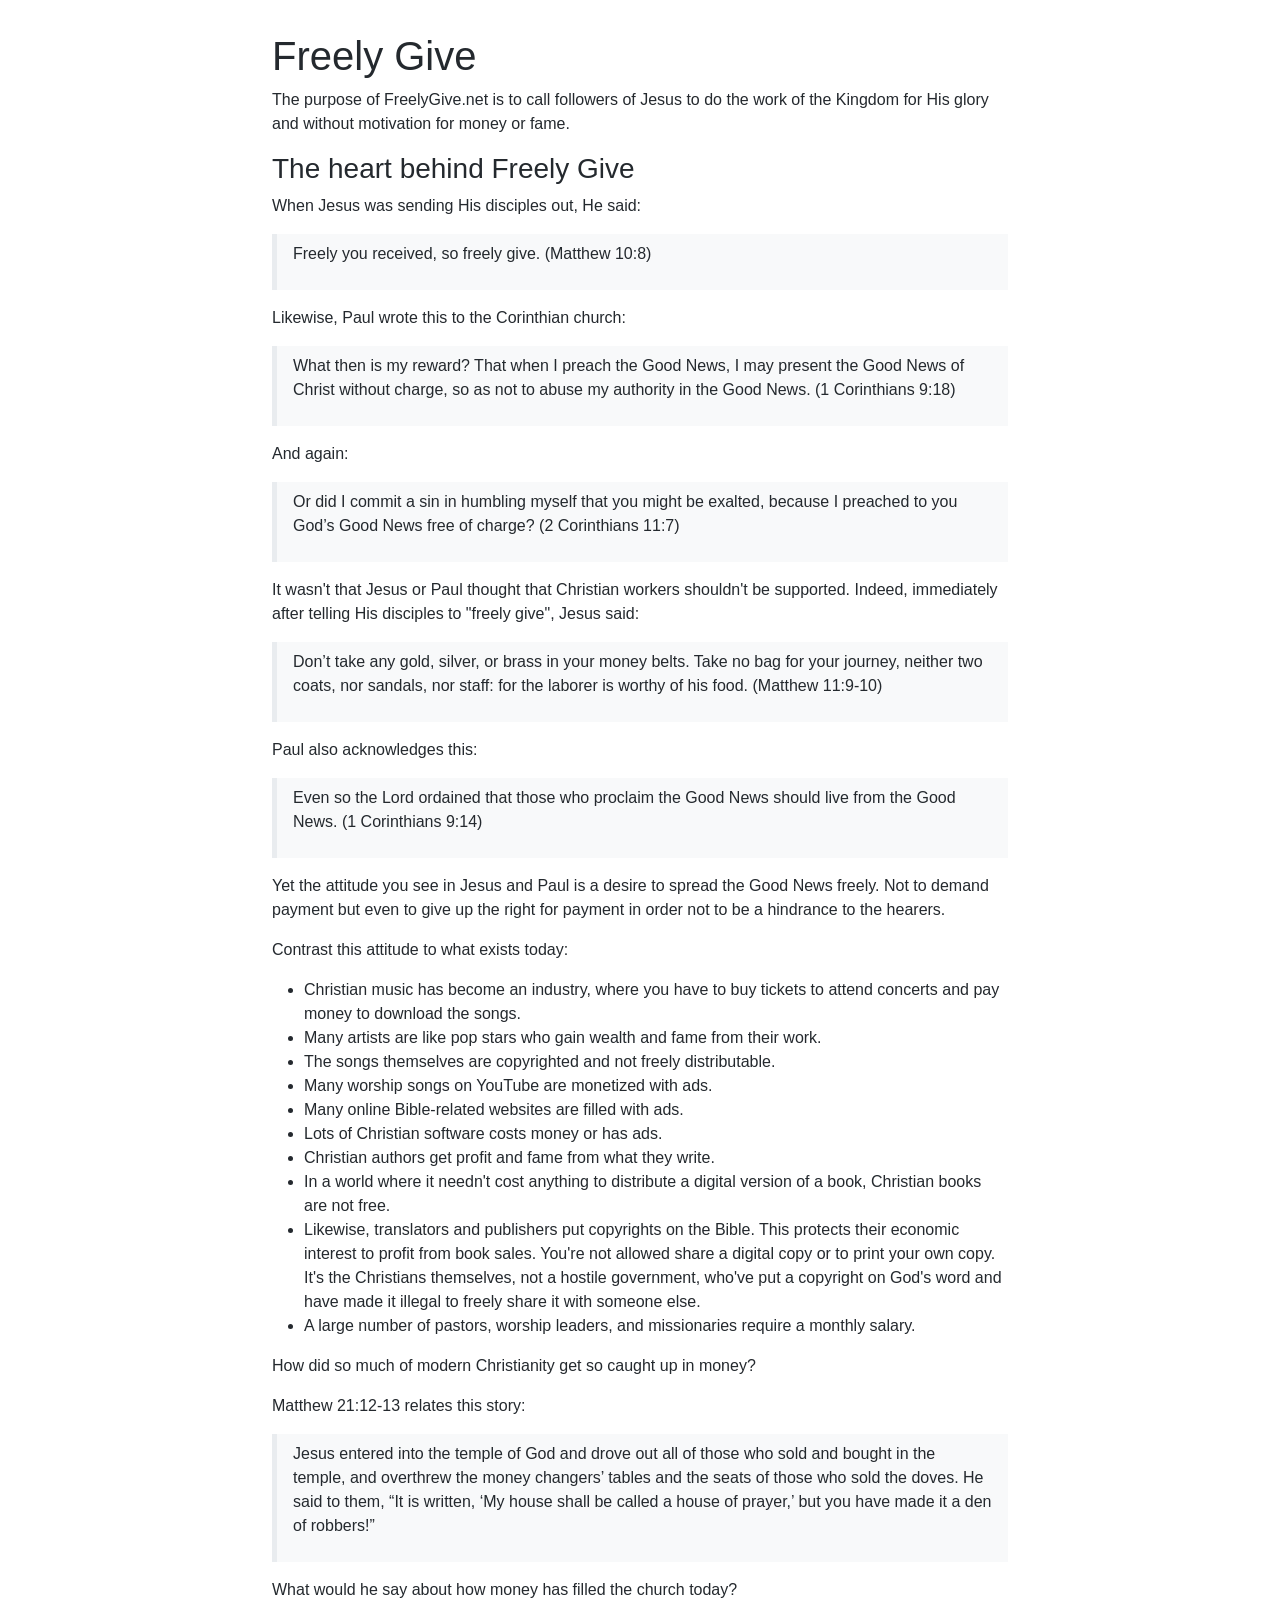
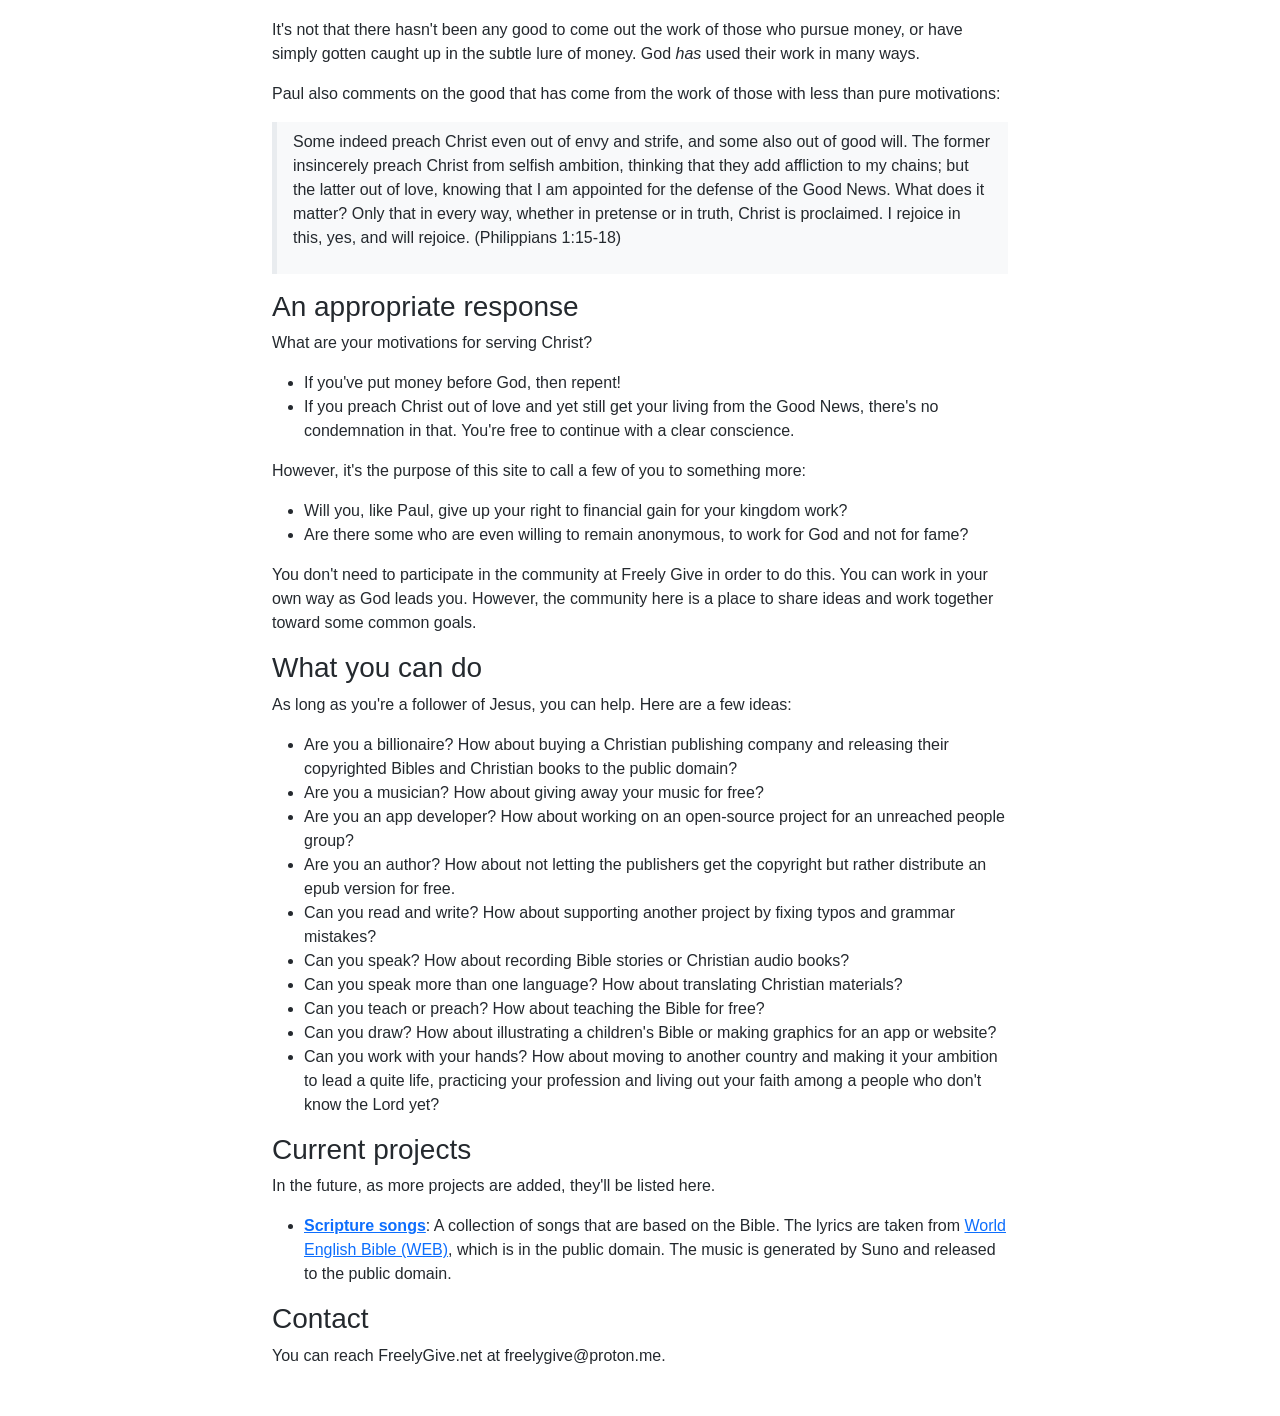
==== index.html @ 1a02f657 "Create index.html" ====
<!doctype html>

<html lang="en">
  <head>
    <meta charset="utf-8">
    <title>Freely Give</title>
    <meta name="viewport" content="width=device-width, initial-scale=1.0">

    <link href="https://cdn.jsdelivr.net/npm/bootstrap@5.3.0-alpha3/dist/css/bootstrap.min.css" rel="stylesheet" integrity="sha384-KK94CHFLLe+nY2dmCWGMq91rCGa5gtU4mk92HdvYe+M/SXH301p5ILy+dN9+nJOZ" crossorigin="anonymous">
    <script src="https://cdn.jsdelivr.net/npm/bootstrap@5.3.0-alpha3/dist/js/bootstrap.bundle.min.js" integrity="sha384-ENjdO4Dr2bkBIFxQpeoTz1HIcje39Wm4jDKdf19U8gI4ddQ3GYNS7NTKfAdVQSZe" crossorigin="anonymous"></script>
    <style>
      body {
        font-family: -apple-system, BlinkMacSystemFont, "Segoe UI", Roboto, Helvetica, Arial, sans-serif, "Apple Color Emoji", "Segoe UI Emoji", "Segoe UI Symbol";
        font-size: 16px;
        line-height: 1.5;
        color: #24292e;
        background-color: #fff;
      }
      main {
        max-width: 800px;
        margin: 0 auto;
        padding: 2rem;
      }
      blockquote {
        padding: 0.5rem 1rem;
        margin: 1rem 0;
        border-left: 5px solid #e9ecef;
        background-color: #f8f9fa;
      }
      @media (max-width: 767px) {
        main {
          padding: 1rem;
        }
      }
    </style>
  </head>

  <body>
    <main>
      <h1 id="freely-give">Freely Give</h1>
<p>The purpose of FreelyGive.net is to call followers of Jesus to do the work of the Kingdom for His glory and without motivation for money or fame.</p>
<h3 id="the-heart-behind-freely-give">The heart behind Freely Give</h3>
<p>When Jesus was sending His disciples out, He said:</p>
<blockquote>
<p>Freely you received, so freely give. (Matthew 10:8)</p>
</blockquote>
<p>Likewise, Paul wrote this to the Corinthian church:</p>
<blockquote>
<p>What then is my reward? That when I preach the Good News, I may present the Good News of Christ without charge, so as not to abuse my authority in the Good News. (1 Corinthians 9:18)</p>
</blockquote>
<p>And again:</p>
<blockquote>
<p>Or did I commit a sin in humbling myself that you might be exalted, because I preached to you God’s Good News free of charge? (2 Corinthians 11:7)</p>
</blockquote>
<p>It wasn't that Jesus or Paul thought that Christian workers shouldn't be supported. Indeed, immediately after telling His disciples to &quot;freely give&quot;, Jesus said:</p>
<blockquote>
<p>Don’t take any gold, silver, or brass in your money belts. Take no bag for your journey, neither two coats, nor sandals, nor staff: for the laborer is worthy of his food. (Matthew 11:9-10)</p>
</blockquote>
<p>Paul also acknowledges this:</p>
<blockquote>
<p>Even so the Lord ordained that those who proclaim the Good News should live from the Good News. (1 Corinthians 9:14)</p>
</blockquote>
<p>Yet the attitude you see in Jesus and Paul is a desire to spread the Good News freely. Not to demand payment but even to give up the right for payment in order not to be a hindrance to the hearers.</p>
<p>Contrast this attitude to what exists today:</p>
<ul>
<li>Christian music has become an industry, where you have to buy tickets to attend concerts and pay money to download the songs.</li>
<li>Many artists are like pop stars who gain wealth and fame from their work.</li>
<li>The songs themselves are copyrighted and not freely distributable.</li>
<li>Many worship songs on YouTube are monetized with ads.</li>
<li>Many online Bible-related websites are filled with ads.</li>
<li>Lots of Christian software costs money or has ads.</li>
<li>Christian authors get profit and fame from what they write.</li>
<li>In a world where it needn't cost anything to distribute a digital version of a book, Christian books are not free.</li>
<li>Likewise, translators and publishers put copyrights on the Bible. This protects their economic interest to profit from book sales. You're not allowed share a digital copy or to print your own copy. It's the Christians themselves, not a hostile government, who've put a copyright on God's word and have made it illegal to freely share it with someone else.</li>
<li>A large number of pastors, worship leaders, and missionaries require a monthly salary.</li>
</ul>
<p>How did so much of modern Christianity get so caught up in money?</p>
<p>Matthew 21:12-13 relates this story:</p>
<blockquote>
<p>Jesus entered into the temple of God and drove out all of those who sold and bought in the temple, and overthrew the money changers’ tables and the seats of those who sold the doves. He said to them, “It is written, ‘My house shall be called a house of prayer,’ but you have made it a den of robbers!”</p>
</blockquote>
<p>What would he say about how money has filled the church today?</p>
<p>It's not that there hasn't been any good to come out the work of those who pursue money, or have simply gotten caught up in the subtle lure of money. God <em>has</em> used their work in many ways.</p>
<p>Paul also comments on the good that has come from the work of those with less than pure motivations:</p>
<blockquote>
<p>Some indeed preach Christ even out of envy and strife, and some also out of good will. The former insincerely preach Christ from selfish ambition, thinking that they add affliction to my chains; but the latter out of love, knowing that I am appointed for the defense of the Good News. What does it matter? Only that in every way, whether in pretense or in truth, Christ is proclaimed. I rejoice in this, yes, and will rejoice. (Philippians 1:15-18)</p>
</blockquote>
<h3 id="an-appropriate-response">An appropriate response</h3>
<p>What are your motivations for serving Christ?</p>
<ul>
<li>If you've put money before God, then repent!</li>
<li>If you preach Christ out of love and yet still get your living from the Good News, there's no condemnation in that. You're free to continue with a clear conscience.</li>
</ul>
<p>However, it's the purpose of this site to call a few of you to something more:</p>
<ul>
<li>Will you, like Paul, give up your right to financial gain for your kingdom work?</li>
<li>Are there some who are even willing to remain anonymous, to work for God and not for fame?</li>
</ul>
<p>You don't need to participate in the community at Freely Give in order to do this. You can work in your own way as God leads you. However, the community here is a place to share ideas and work together toward some common goals.</p>
<h3 id="what-you-can-do">What you can do</h3>
<p>As long as you're a follower of Jesus, you can help. Here are a few ideas:</p>
<ul>
<li>Are you a billionaire? How about buying a Christian publishing company and releasing their copyrighted Bibles and Christian books to the public domain?</li>
<li>Are you a musician? How about giving away your music for free?</li>
<li>Are you an app developer? How about working on an open-source project for an unreached people group?</li>
<li>Are you an author? How about not letting the publishers get the copyright but rather distribute an epub version for free.</li>
<li>Can you read and write? How about supporting another project by fixing typos and grammar mistakes?</li>
<li>Can you speak? How about recording Bible stories or Christian audio books?</li>
<li>Can you speak more than one language? How about translating Christian materials?</li>
<li>Can you teach or preach? How about teaching the Bible for free?</li>
<li>Can you draw? How about illustrating a children's Bible or making graphics for an app or website?</li>
<li>Can you work with your hands? How about moving to another country and making it your ambition to lead a quite life, practicing your profession and living out your faith among a people who don't know the Lord yet?</li>
</ul>
<h3 id="current-projects">Current projects</h3>
<p>In the future, as more projects are added, they'll be listed here.</p>
<ul>
<li><a href="https://github.com/freely-give/scripture-songs"><strong>Scripture songs</strong></a>: A collection of songs that are based on the Bible. The lyrics are taken from <a href="https://worldenglish.bible/">World English Bible (WEB)</a>, which is in the public domain. The music is generated by Suno and released to the public domain.</li>
</ul>
<h3 id="contact">Contact</h3>
<p>You can reach FreelyGive.net at freelygive@proton.me.</p>

    </main>
  </body>
</html>
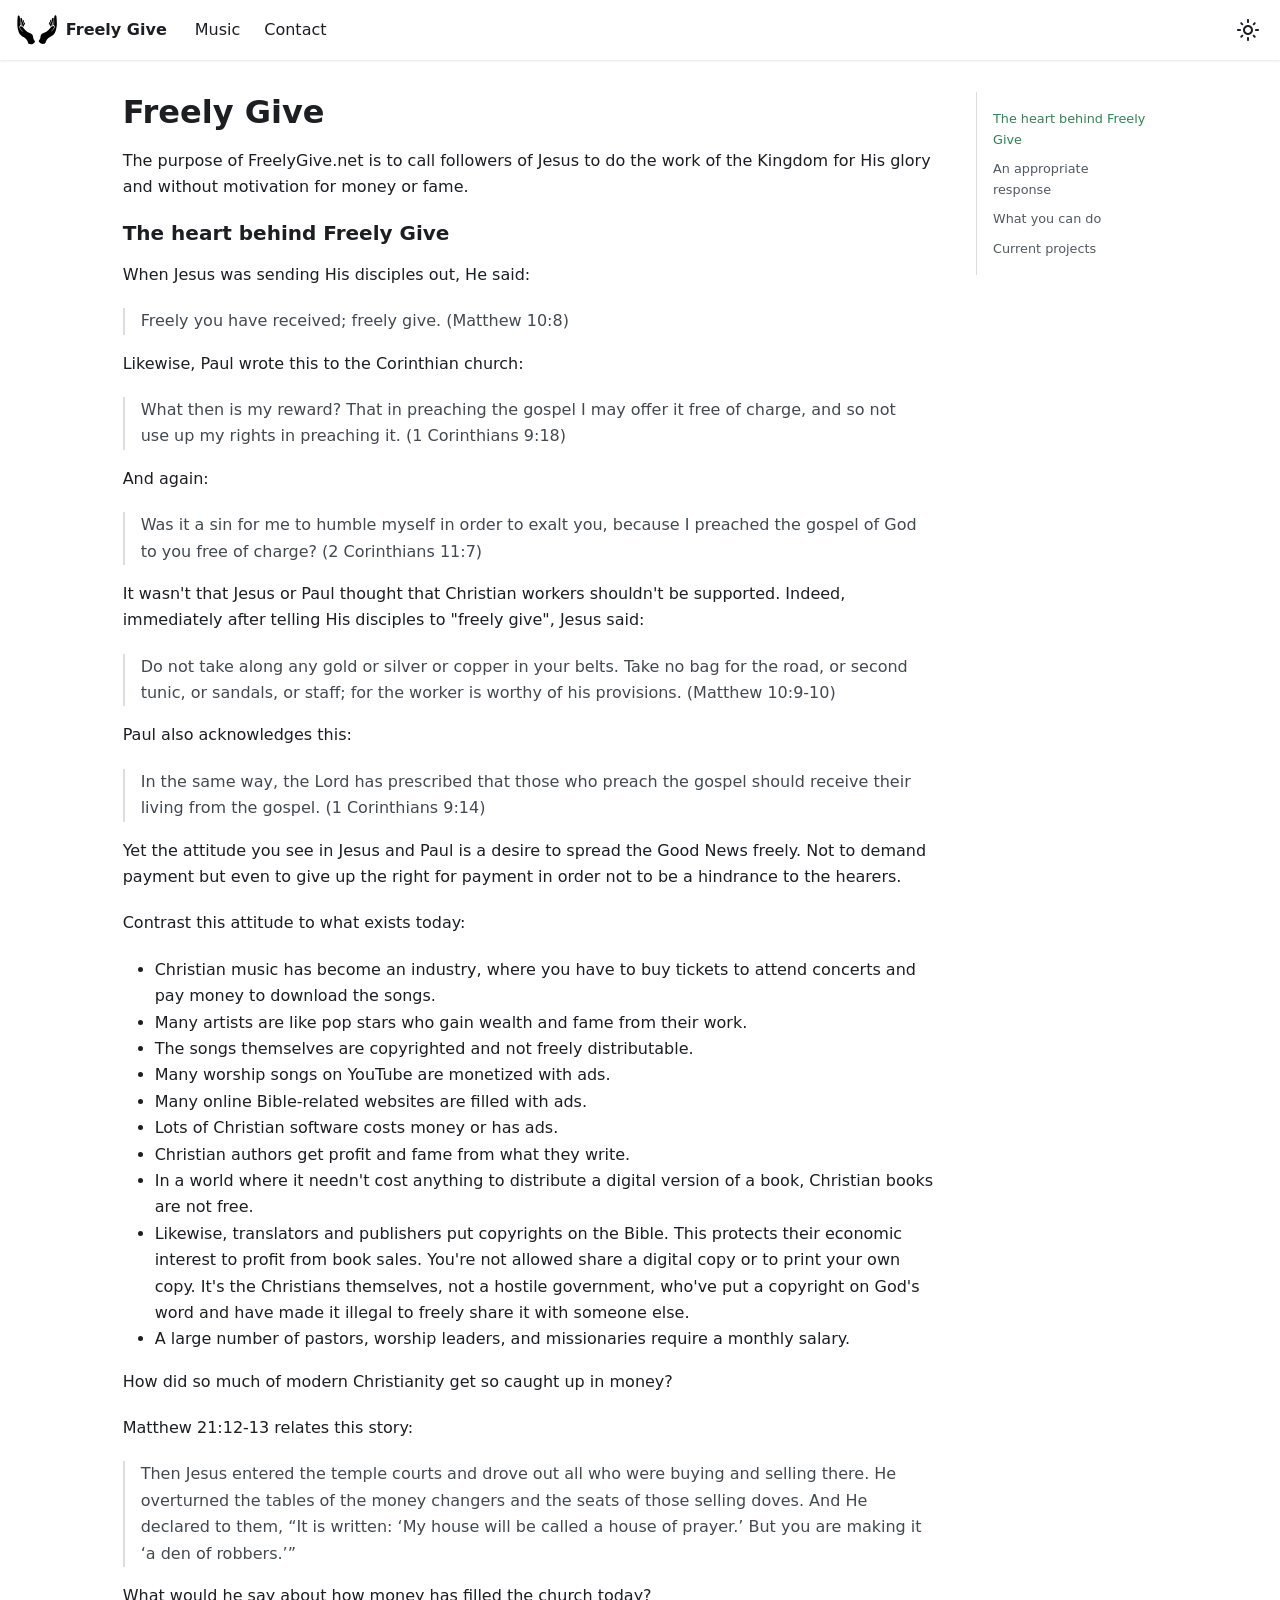
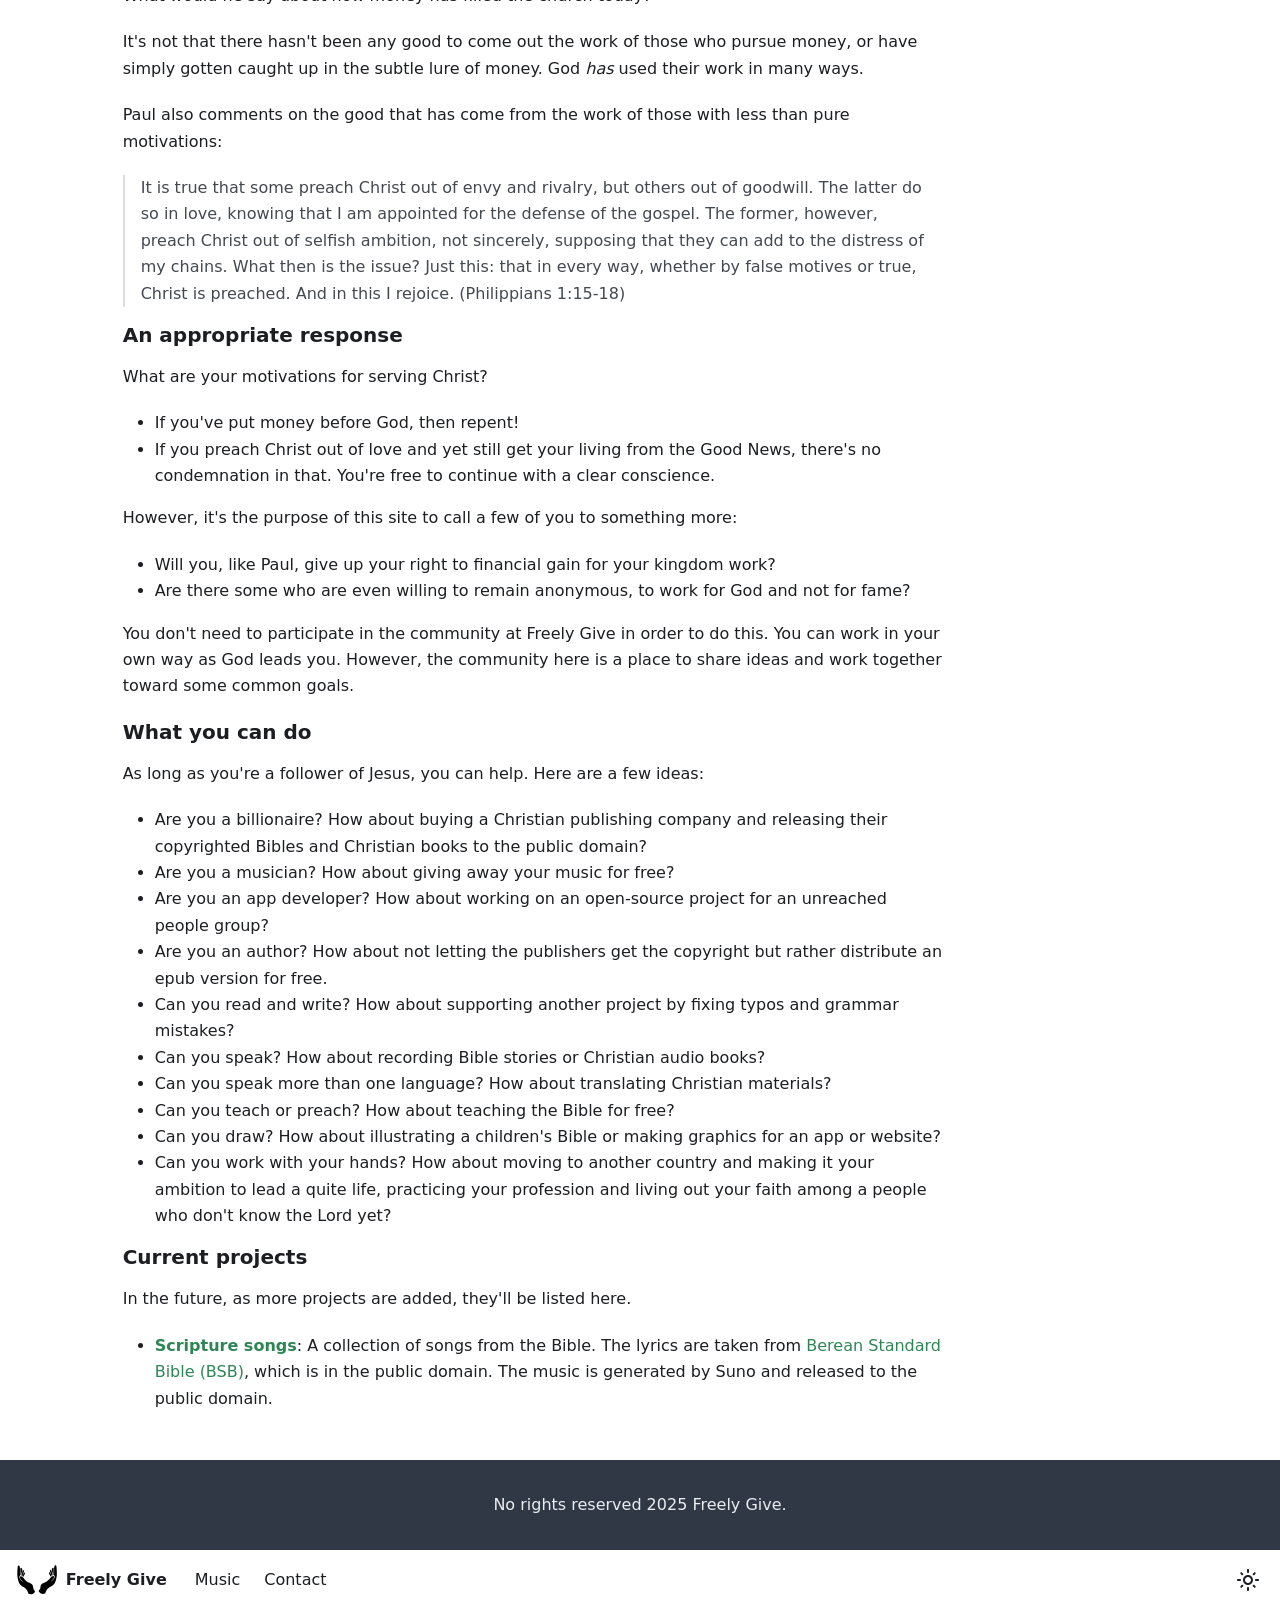
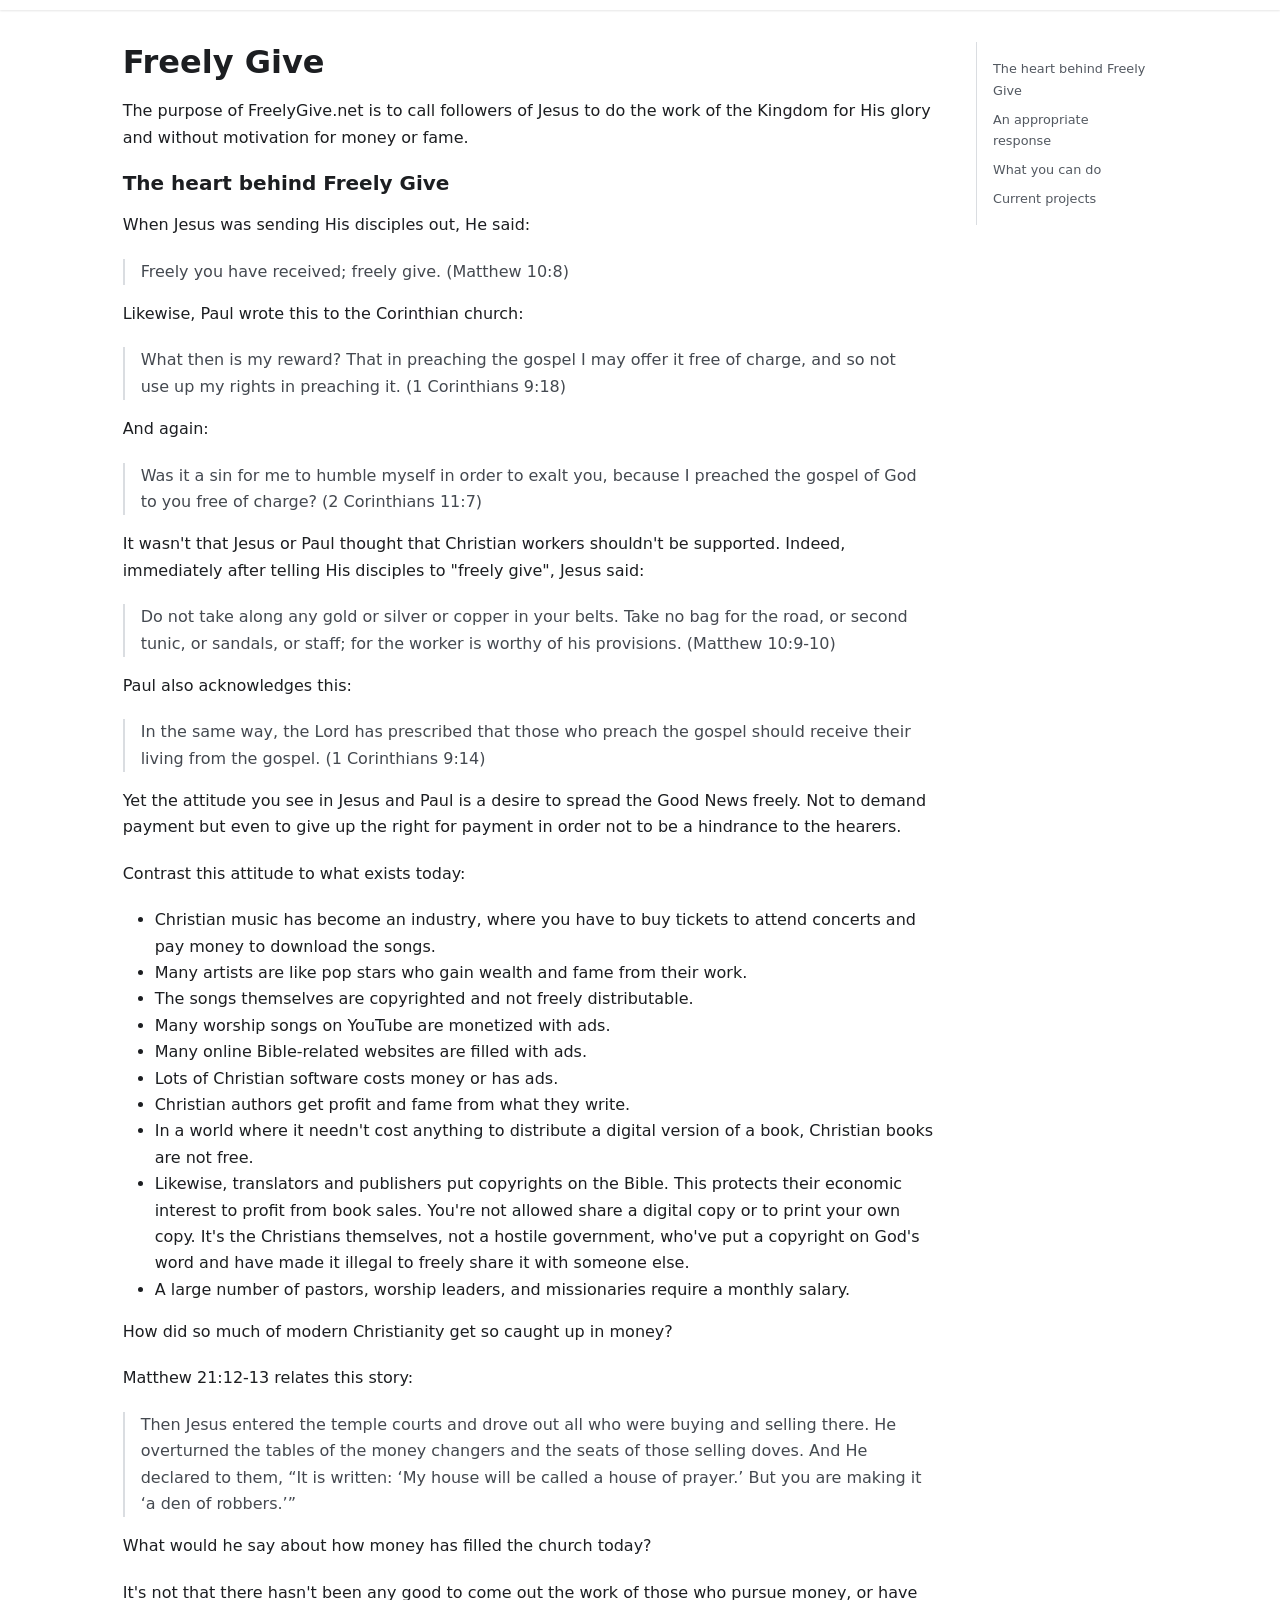
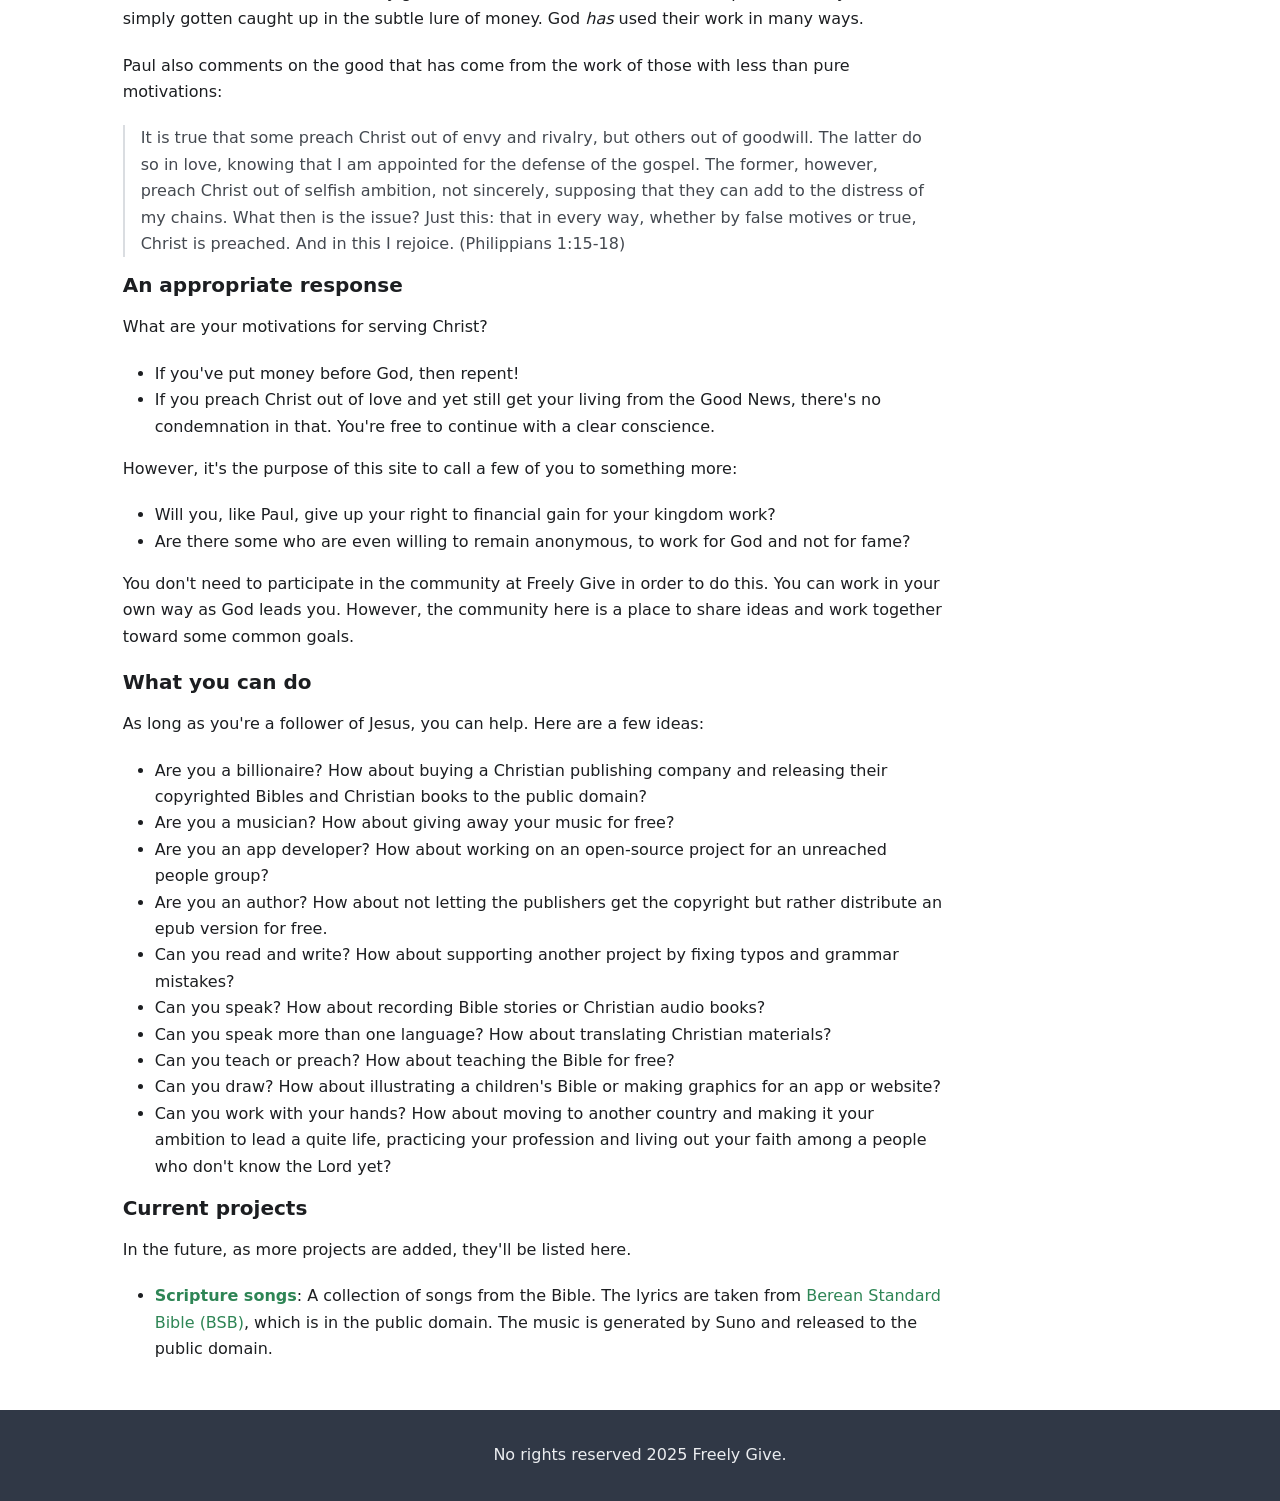
==== commit 03465291: "docusaurus site" ====
--- a/index.html
+++ b/index.html
@@ -1,64 +1,38 @@
 <!doctype html>
-
-<html lang="en">
-  <head>
-    <meta charset="utf-8">
-    <title>Freely Give</title>
-    <meta name="viewport" content="width=device-width, initial-scale=1.0">
-
-    <link href="https://cdn.jsdelivr.net/npm/bootstrap@5.3.0-alpha3/dist/css/bootstrap.min.css" rel="stylesheet" integrity="sha384-KK94CHFLLe+nY2dmCWGMq91rCGa5gtU4mk92HdvYe+M/SXH301p5ILy+dN9+nJOZ" crossorigin="anonymous">
-    <script src="https://cdn.jsdelivr.net/npm/bootstrap@5.3.0-alpha3/dist/js/bootstrap.bundle.min.js" integrity="sha384-ENjdO4Dr2bkBIFxQpeoTz1HIcje39Wm4jDKdf19U8gI4ddQ3GYNS7NTKfAdVQSZe" crossorigin="anonymous"></script>
-    <style>
-      body {
-        font-family: -apple-system, BlinkMacSystemFont, "Segoe UI", Roboto, Helvetica, Arial, sans-serif, "Apple Color Emoji", "Segoe UI Emoji", "Segoe UI Symbol";
-        font-size: 16px;
-        line-height: 1.5;
-        color: #24292e;
-        background-color: #fff;
-      }
-      main {
-        max-width: 800px;
-        margin: 0 auto;
-        padding: 2rem;
-      }
-      blockquote {
-        padding: 0.5rem 1rem;
-        margin: 1rem 0;
-        border-left: 5px solid #e9ecef;
-        background-color: #f8f9fa;
-      }
-      @media (max-width: 767px) {
-        main {
-          padding: 1rem;
-        }
-      }
-    </style>
-  </head>
-
-  <body>
-    <main>
-      <h1 id="freely-give">Freely Give</h1>
+<html lang="en" dir="ltr" class="mdx-wrapper mdx-page plugin-pages plugin-id-default" data-has-hydrated="false">
+<head>
+<meta charset="UTF-8">
+<meta name="generator" content="Docusaurus v3.8.1">
+<title data-rh="true">Freely Give</title><meta data-rh="true" name="viewport" content="width=device-width,initial-scale=1"><meta data-rh="true" name="twitter:card" content="summary_large_image"><meta data-rh="true" property="og:image" content="https://freelygive.net/img/docusaurus-social-card.jpg"><meta data-rh="true" name="twitter:image" content="https://freelygive.net/img/docusaurus-social-card.jpg"><meta data-rh="true" property="og:url" content="https://freelygive.net/"><meta data-rh="true" property="og:locale" content="en"><meta data-rh="true" name="docusaurus_locale" content="en"><meta data-rh="true" name="docusaurus_tag" content="default"><meta data-rh="true" name="docsearch:language" content="en"><meta data-rh="true" name="docsearch:docusaurus_tag" content="default"><meta data-rh="true" property="og:title" content="Freely Give"><meta data-rh="true" name="description" content="The purpose of FreelyGive.net is to call followers of Jesus to do the work of the Kingdom for His glory and without motivation for money or fame."><meta data-rh="true" property="og:description" content="The purpose of FreelyGive.net is to call followers of Jesus to do the work of the Kingdom for His glory and without motivation for money or fame."><link data-rh="true" rel="icon" href="/img/favicon.ico"><link data-rh="true" rel="canonical" href="https://freelygive.net/"><link data-rh="true" rel="alternate" href="https://freelygive.net/" hreflang="en"><link data-rh="true" rel="alternate" href="https://freelygive.net/" hreflang="x-default"><script data-rh="true">function insertBanner(){var n=document.createElement("div");n.id="__docusaurus-base-url-issue-banner-container";n.innerHTML='\n<div id="__docusaurus-base-url-issue-banner" style="border: thick solid red; background-color: rgb(255, 230, 179); margin: 20px; padding: 20px; font-size: 20px;">\n   <p style="font-weight: bold; font-size: 30px;">Your Docusaurus site did not load properly.</p>\n   <p>A very common reason is a wrong site <a href="https://docusaurus.io/docs/docusaurus.config.js/#baseUrl" style="font-weight: bold;">baseUrl configuration</a>.</p>\n   <p>Current configured baseUrl = <span style="font-weight: bold; color: red;">/</span>  (default value)</p>\n   <p>We suggest trying baseUrl = <span id="__docusaurus-base-url-issue-banner-suggestion-container" style="font-weight: bold; color: green;"></span></p>\n</div>\n',document.body.prepend(n);var e=document.getElementById("__docusaurus-base-url-issue-banner-suggestion-container"),s=window.location.pathname,o="/"===s.substr(-1)?s:s+"/";e.innerHTML=o}document.addEventListener("DOMContentLoaded",function(){void 0===window.docusaurus&&insertBanner()})</script><link rel="stylesheet" href="/assets/css/styles.80179d16.css">
+<script src="/assets/js/runtime~main.8ddd8ecd.js" defer="defer"></script>
+<script src="/assets/js/main.093fa147.js" defer="defer"></script>
+</head>
+<body class="navigation-with-keyboard">
+<svg xmlns="http://www.w3.org/2000/svg" style="display: none;"><defs>
+<symbol id="theme-svg-external-link" viewBox="0 0 24 24"><path fill="currentColor" d="M21 13v10h-21v-19h12v2h-10v15h17v-8h2zm3-12h-10.988l4.035 4-6.977 7.07 2.828 2.828 6.977-7.07 4.125 4.172v-11z"/></symbol>
+</defs></svg>
+<script>!function(){var t="light";var e=function(){try{return new URLSearchParams(window.location.search).get("docusaurus-theme")}catch(t){}}()||function(){try{return window.localStorage.getItem("theme")}catch(t){}}();document.documentElement.setAttribute("data-theme",e||t),document.documentElement.setAttribute("data-theme-choice",e||t)}(),function(){try{const c=new URLSearchParams(window.location.search).entries();for(var[t,e]of c)if(t.startsWith("docusaurus-data-")){var a=t.replace("docusaurus-data-","data-");document.documentElement.setAttribute(a,e)}}catch(t){}}()</script><div id="__docusaurus"><link rel="preload" as="image" href="/img/logo.svg"><div role="region" aria-label="Skip to main content"><a class="skipToContent_fXgn" href="#__docusaurus_skipToContent_fallback">Skip to main content</a></div><nav aria-label="Main" class="theme-layout-navbar navbar navbar--fixed-top"><div class="navbar__inner"><div class="theme-layout-navbar-left navbar__items"><button aria-label="Toggle navigation bar" aria-expanded="false" class="navbar__toggle clean-btn" type="button"><svg width="30" height="30" viewBox="0 0 30 30" aria-hidden="true"><path stroke="currentColor" stroke-linecap="round" stroke-miterlimit="10" stroke-width="2" d="M4 7h22M4 15h22M4 23h22"></path></svg></button><a class="navbar__brand" href="/"><div class="navbar__logo"><img src="/img/logo.svg" alt="Freely Give Logo" class="themedComponent_mlkZ themedComponent--light_NVdE"><img src="/img/logo.svg" alt="Freely Give Logo" class="themedComponent_mlkZ themedComponent--dark_xIcU"></div><b class="navbar__title text--truncate">Freely Give</b></a><a class="navbar__item navbar__link" href="/music/philippians/">Music</a><a class="navbar__item navbar__link" href="/contact/">Contact</a></div><div class="theme-layout-navbar-right navbar__items navbar__items--right"><div class="toggle_vylO colorModeToggle_DEke"><button class="clean-btn toggleButton_gllP toggleButtonDisabled_aARS" type="button" disabled="" title="system mode" aria-label="Switch between dark and light mode (currently system mode)"><svg viewBox="0 0 24 24" width="24" height="24" aria-hidden="true" class="toggleIcon_g3eP lightToggleIcon_pyhR"><path fill="currentColor" d="M12,9c1.65,0,3,1.35,3,3s-1.35,3-3,3s-3-1.35-3-3S10.35,9,12,9 M12,7c-2.76,0-5,2.24-5,5s2.24,5,5,5s5-2.24,5-5 S14.76,7,12,7L12,7z M2,13l2,0c0.55,0,1-0.45,1-1s-0.45-1-1-1l-2,0c-0.55,0-1,0.45-1,1S1.45,13,2,13z M20,13l2,0c0.55,0,1-0.45,1-1 s-0.45-1-1-1l-2,0c-0.55,0-1,0.45-1,1S19.45,13,20,13z M11,2v2c0,0.55,0.45,1,1,1s1-0.45,1-1V2c0-0.55-0.45-1-1-1S11,1.45,11,2z M11,20v2c0,0.55,0.45,1,1,1s1-0.45,1-1v-2c0-0.55-0.45-1-1-1C11.45,19,11,19.45,11,20z M5.99,4.58c-0.39-0.39-1.03-0.39-1.41,0 c-0.39,0.39-0.39,1.03,0,1.41l1.06,1.06c0.39,0.39,1.03,0.39,1.41,0s0.39-1.03,0-1.41L5.99,4.58z M18.36,16.95 c-0.39-0.39-1.03-0.39-1.41,0c-0.39,0.39-0.39,1.03,0,1.41l1.06,1.06c0.39,0.39,1.03,0.39,1.41,0c0.39-0.39,0.39-1.03,0-1.41 L18.36,16.95z M19.42,5.99c0.39-0.39,0.39-1.03,0-1.41c-0.39-0.39-1.03-0.39-1.41,0l-1.06,1.06c-0.39,0.39-0.39,1.03,0,1.41 s1.03,0.39,1.41,0L19.42,5.99z M7.05,18.36c0.39-0.39,0.39-1.03,0-1.41c-0.39-0.39-1.03-0.39-1.41,0l-1.06,1.06 c-0.39,0.39-0.39,1.03,0,1.41s1.03,0.39,1.41,0L7.05,18.36z"></path></svg><svg viewBox="0 0 24 24" width="24" height="24" aria-hidden="true" class="toggleIcon_g3eP darkToggleIcon_wfgR"><path fill="currentColor" d="M9.37,5.51C9.19,6.15,9.1,6.82,9.1,7.5c0,4.08,3.32,7.4,7.4,7.4c0.68,0,1.35-0.09,1.99-0.27C17.45,17.19,14.93,19,12,19 c-3.86,0-7-3.14-7-7C5,9.07,6.81,6.55,9.37,5.51z M12,3c-4.97,0-9,4.03-9,9s4.03,9,9,9s9-4.03,9-9c0-0.46-0.04-0.92-0.1-1.36 c-0.98,1.37-2.58,2.26-4.4,2.26c-2.98,0-5.4-2.42-5.4-5.4c0-1.81,0.89-3.42,2.26-4.4C12.92,3.04,12.46,3,12,3L12,3z"></path></svg><svg viewBox="0 0 24 24" width="24" height="24" aria-hidden="true" class="toggleIcon_g3eP systemToggleIcon_QzmC"><path fill="currentColor" d="m12 21c4.971 0 9-4.029 9-9s-4.029-9-9-9-9 4.029-9 9 4.029 9 9 9zm4.95-13.95c1.313 1.313 2.05 3.093 2.05 4.95s-0.738 3.637-2.05 4.95c-1.313 1.313-3.093 2.05-4.95 2.05v-14c1.857 0 3.637 0.737 4.95 2.05z"></path></svg></button></div><div class="navbarSearchContainer_Bca1"></div></div></div><div role="presentation" class="navbar-sidebar__backdrop"></div></nav><div id="__docusaurus_skipToContent_fallback" class="theme-layout-main main-wrapper mainWrapper_z2l0"><main class="container container--fluid margin-vert--lg"><div class="row mdxPageWrapper_j9I6"><div class="col col--8"><article><header><h1>Freely Give</h1></header>
 <p>The purpose of FreelyGive.net is to call followers of Jesus to do the work of the Kingdom for His glory and without motivation for money or fame.</p>
-<h3 id="the-heart-behind-freely-give">The heart behind Freely Give</h3>
+<h3 class="anchor anchorWithStickyNavbar_LWe7" id="the-heart-behind-freely-give">The heart behind Freely Give<a href="#the-heart-behind-freely-give" class="hash-link" aria-label="Direct link to The heart behind Freely Give" title="Direct link to The heart behind Freely Give">​</a></h3>
 <p>When Jesus was sending His disciples out, He said:</p>
 <blockquote>
-<p>Freely you received, so freely give. (Matthew 10:8)</p>
+<p>Freely you have received; freely give. (Matthew 10:8)</p>
 </blockquote>
 <p>Likewise, Paul wrote this to the Corinthian church:</p>
 <blockquote>
-<p>What then is my reward? That when I preach the Good News, I may present the Good News of Christ without charge, so as not to abuse my authority in the Good News. (1 Corinthians 9:18)</p>
+<p>What then is my reward? That in preaching the gospel I may offer it free of charge, and so not use up my rights in preaching it. (1 Corinthians 9:18)</p>
 </blockquote>
 <p>And again:</p>
 <blockquote>
-<p>Or did I commit a sin in humbling myself that you might be exalted, because I preached to you God’s Good News free of charge? (2 Corinthians 11:7)</p>
+<p>Was it a sin for me to humble myself in order to exalt you, because I preached the gospel of God to you free of charge? (2 Corinthians 11:7)</p>
 </blockquote>
-<p>It wasn't that Jesus or Paul thought that Christian workers shouldn't be supported. Indeed, immediately after telling His disciples to &quot;freely give&quot;, Jesus said:</p>
+<p>It wasn&#x27;t that Jesus or Paul thought that Christian workers shouldn&#x27;t be supported. Indeed, immediately after telling His disciples to &quot;freely give&quot;, Jesus said:</p>
 <blockquote>
-<p>Don’t take any gold, silver, or brass in your money belts. Take no bag for your journey, neither two coats, nor sandals, nor staff: for the laborer is worthy of his food. (Matthew 11:9-10)</p>
+<p>Do not take along any gold or silver or copper in your belts. Take no bag for the road, or second tunic, or sandals, or staff; for the worker is worthy of his provisions. (Matthew 10:9-10)</p>
 </blockquote>
 <p>Paul also acknowledges this:</p>
 <blockquote>
-<p>Even so the Lord ordained that those who proclaim the Good News should live from the Good News. (1 Corinthians 9:14)</p>
+<p>In the same way, the Lord has prescribed that those who preach the gospel should receive their living from the gospel. (1 Corinthians 9:14)</p>
 </blockquote>
 <p>Yet the attitude you see in Jesus and Paul is a desire to spread the Good News freely. Not to demand payment but even to give up the right for payment in order not to be a hindrance to the hearers.</p>
 <p>Contrast this attitude to what exists today:</p>
@@ -70,35 +44,35 @@
 <li>Many online Bible-related websites are filled with ads.</li>
 <li>Lots of Christian software costs money or has ads.</li>
 <li>Christian authors get profit and fame from what they write.</li>
-<li>In a world where it needn't cost anything to distribute a digital version of a book, Christian books are not free.</li>
-<li>Likewise, translators and publishers put copyrights on the Bible. This protects their economic interest to profit from book sales. You're not allowed share a digital copy or to print your own copy. It's the Christians themselves, not a hostile government, who've put a copyright on God's word and have made it illegal to freely share it with someone else.</li>
+<li>In a world where it needn&#x27;t cost anything to distribute a digital version of a book, Christian books are not free.</li>
+<li>Likewise, translators and publishers put copyrights on the Bible. This protects their economic interest to profit from book sales. You&#x27;re not allowed share a digital copy or to print your own copy. It&#x27;s the Christians themselves, not a hostile government, who&#x27;ve put a copyright on God&#x27;s word and have made it illegal to freely share it with someone else.</li>
 <li>A large number of pastors, worship leaders, and missionaries require a monthly salary.</li>
 </ul>
 <p>How did so much of modern Christianity get so caught up in money?</p>
 <p>Matthew 21:12-13 relates this story:</p>
 <blockquote>
-<p>Jesus entered into the temple of God and drove out all of those who sold and bought in the temple, and overthrew the money changers’ tables and the seats of those who sold the doves. He said to them, “It is written, ‘My house shall be called a house of prayer,’ but you have made it a den of robbers!”</p>
+<p>Then Jesus entered the temple courts and drove out all who were buying and selling there. He overturned the tables of the money changers and the seats of those selling doves. And He declared to them, “It is written: ‘My house will be called a house of prayer.’ But you are making it ‘a den of robbers.’”</p>
 </blockquote>
 <p>What would he say about how money has filled the church today?</p>
-<p>It's not that there hasn't been any good to come out the work of those who pursue money, or have simply gotten caught up in the subtle lure of money. God <em>has</em> used their work in many ways.</p>
+<p>It&#x27;s not that there hasn&#x27;t been any good to come out the work of those who pursue money, or have simply gotten caught up in the subtle lure of money. God <em>has</em> used their work in many ways.</p>
 <p>Paul also comments on the good that has come from the work of those with less than pure motivations:</p>
 <blockquote>
-<p>Some indeed preach Christ even out of envy and strife, and some also out of good will. The former insincerely preach Christ from selfish ambition, thinking that they add affliction to my chains; but the latter out of love, knowing that I am appointed for the defense of the Good News. What does it matter? Only that in every way, whether in pretense or in truth, Christ is proclaimed. I rejoice in this, yes, and will rejoice. (Philippians 1:15-18)</p>
+<p>It is true that some preach Christ out of envy and rivalry, but others out of goodwill. The latter do so in love, knowing that I am appointed for the defense of the gospel. The former, however, preach Christ out of selfish ambition, not sincerely, supposing that they can add to the distress of my chains. What then is the issue? Just this: that in every way, whether by false motives or true, Christ is preached. And in this I rejoice. (Philippians 1:15-18)</p>
 </blockquote>
-<h3 id="an-appropriate-response">An appropriate response</h3>
+<h3 class="anchor anchorWithStickyNavbar_LWe7" id="an-appropriate-response">An appropriate response<a href="#an-appropriate-response" class="hash-link" aria-label="Direct link to An appropriate response" title="Direct link to An appropriate response">​</a></h3>
 <p>What are your motivations for serving Christ?</p>
 <ul>
-<li>If you've put money before God, then repent!</li>
-<li>If you preach Christ out of love and yet still get your living from the Good News, there's no condemnation in that. You're free to continue with a clear conscience.</li>
+<li>If you&#x27;ve put money before God, then repent!</li>
+<li>If you preach Christ out of love and yet still get your living from the Good News, there&#x27;s no condemnation in that. You&#x27;re free to continue with a clear conscience.</li>
 </ul>
-<p>However, it's the purpose of this site to call a few of you to something more:</p>
+<p>However, it&#x27;s the purpose of this site to call a few of you to something more:</p>
 <ul>
 <li>Will you, like Paul, give up your right to financial gain for your kingdom work?</li>
 <li>Are there some who are even willing to remain anonymous, to work for God and not for fame?</li>
 </ul>
-<p>You don't need to participate in the community at Freely Give in order to do this. You can work in your own way as God leads you. However, the community here is a place to share ideas and work together toward some common goals.</p>
-<h3 id="what-you-can-do">What you can do</h3>
-<p>As long as you're a follower of Jesus, you can help. Here are a few ideas:</p>
+<p>You don&#x27;t need to participate in the community at Freely Give in order to do this. You can work in your own way as God leads you. However, the community here is a place to share ideas and work together toward some common goals.</p>
+<h3 class="anchor anchorWithStickyNavbar_LWe7" id="what-you-can-do">What you can do<a href="#what-you-can-do" class="hash-link" aria-label="Direct link to What you can do" title="Direct link to What you can do">​</a></h3>
+<p>As long as you&#x27;re a follower of Jesus, you can help. Here are a few ideas:</p>
 <ul>
 <li>Are you a billionaire? How about buying a Christian publishing company and releasing their copyrighted Bibles and Christian books to the public domain?</li>
 <li>Are you a musician? How about giving away your music for free?</li>
@@ -108,17 +82,13 @@
 <li>Can you speak? How about recording Bible stories or Christian audio books?</li>
 <li>Can you speak more than one language? How about translating Christian materials?</li>
 <li>Can you teach or preach? How about teaching the Bible for free?</li>
-<li>Can you draw? How about illustrating a children's Bible or making graphics for an app or website?</li>
-<li>Can you work with your hands? How about moving to another country and making it your ambition to lead a quite life, practicing your profession and living out your faith among a people who don't know the Lord yet?</li>
+<li>Can you draw? How about illustrating a children&#x27;s Bible or making graphics for an app or website?</li>
+<li>Can you work with your hands? How about moving to another country and making it your ambition to lead a quite life, practicing your profession and living out your faith among a people who don&#x27;t know the Lord yet?</li>
 </ul>
-<h3 id="current-projects">Current projects</h3>
-<p>In the future, as more projects are added, they'll be listed here.</p>
+<h3 class="anchor anchorWithStickyNavbar_LWe7" id="current-projects">Current projects<a href="#current-projects" class="hash-link" aria-label="Direct link to Current projects" title="Direct link to Current projects">​</a></h3>
+<p>In the future, as more projects are added, they&#x27;ll be listed here.</p>
 <ul>
-<li><a href="https://github.com/freely-give/scripture-songs"><strong>Scripture songs</strong></a>: A collection of songs that are based on the Bible. The lyrics are taken from <a href="https://worldenglish.bible/">World English Bible (WEB)</a>, which is in the public domain. The music is generated by Suno and released to the public domain.</li>
-</ul>
-<h3 id="contact">Contact</h3>
-<p>You can reach FreelyGive.net at freelygive@proton.me.</p>
-
-    </main>
-  </body>
-</html>
+<li><a href="/music/philippians/"><strong>Scripture songs</strong></a>: A collection of songs from the Bible. The lyrics are taken from <a href="https://berean.bible/" target="_blank" rel="noopener noreferrer">Berean Standard Bible (BSB)</a>, which is in the public domain. The music is generated by Suno and released to the public domain.</li>
+</ul></article></div><div class="col col--2"><div class="tableOfContents_bqdL thin-scrollbar"><ul class="table-of-contents table-of-contents__left-border"><li><a href="#the-heart-behind-freely-give" class="table-of-contents__link toc-highlight">The heart behind Freely Give</a></li><li><a href="#an-appropriate-response" class="table-of-contents__link toc-highlight">An appropriate response</a></li><li><a href="#what-you-can-do" class="table-of-contents__link toc-highlight">What you can do</a></li><li><a href="#current-projects" class="table-of-contents__link toc-highlight">Current projects</a></li></ul></div></div></div></main></div><footer class="theme-layout-footer footer footer--dark"><div class="container container-fluid"><div class="footer__bottom text--center"><div class="footer__copyright">No rights reserved 2025 Freely Give.</div></div></div></footer></div>
+</body>
+</html>
--- a/assets/css/styles.80179d16.css
+++ b/assets/css/styles.80179d16.css
@@ -0,0 +1 @@
+@layer docusaurus.infima,docusaurus.theme-common,docusaurus.theme-classic,docusaurus.core,docusaurus.plugin-debug,docusaurus.theme-mermaid,docusaurus.theme-live-codeblock,docusaurus.theme-search-algolia.docsearch,docusaurus.theme-search-algolia;@layer docusaurus.infima{.col,.container{padding:0 var(--ifm-spacing-horizontal);width:100%}.markdown>h2,.markdown>h3,.markdown>h4,.markdown>h5,.markdown>h6{margin-bottom:calc(var(--ifm-heading-vertical-rhythm-bottom)*var(--ifm-leading))}.markdown li,body{word-wrap:break-word}body,ol ol,ol ul,ul ol,ul ul{margin:0}pre,table{overflow:auto}blockquote,pre{margin:0 0 var(--ifm-spacing-vertical)}.breadcrumbs__link,.button{transition-timing-function:var(--ifm-transition-timing-default)}.button,code{vertical-align:middle}.button--outline.button--active,.button--outline:active,.button--outline:hover,:root{--ifm-button-color:var(--ifm-font-color-base-inverse)}.menu__link:hover,a{transition:color var(--ifm-transition-fast) var(--ifm-transition-timing-default)}.navbar--dark,:root{--ifm-navbar-link-hover-color:var(--ifm-color-primary)}.menu,.navbar-sidebar{overflow-x:hidden}:root,html[data-theme=dark]{--ifm-color-emphasis-500:var(--ifm-color-gray-500)}:root{--ifm-color-scheme:light;--ifm-dark-value:10%;--ifm-darker-value:15%;--ifm-darkest-value:30%;--ifm-light-value:15%;--ifm-lighter-value:30%;--ifm-lightest-value:50%;--ifm-contrast-background-value:90%;--ifm-contrast-foreground-value:70%;--ifm-contrast-background-dark-value:70%;--ifm-contrast-foreground-dark-value:90%;--ifm-color-primary:#3578e5;--ifm-color-secondary:#ebedf0;--ifm-color-success:#00a400;--ifm-color-info:#54c7ec;--ifm-color-warning:#ffba00;--ifm-color-danger:#fa383e;--ifm-color-primary-dark:#306cce;--ifm-color-primary-darker:#2d66c3;--ifm-color-primary-darkest:#2554a0;--ifm-color-primary-light:#538ce9;--ifm-color-primary-lighter:#72a1ed;--ifm-color-primary-lightest:#9abcf2;--ifm-color-primary-contrast-background:#ebf2fc;--ifm-color-primary-contrast-foreground:#102445;--ifm-color-secondary-dark:#d4d5d8;--ifm-color-secondary-darker:#c8c9cc;--ifm-color-secondary-darkest:#a4a6a8;--ifm-color-secondary-light:#eef0f2;--ifm-color-secondary-lighter:#f1f2f5;--ifm-color-secondary-lightest:#f5f6f8;--ifm-color-secondary-contrast-background:#fdfdfe;--ifm-color-secondary-contrast-foreground:#474748;--ifm-color-success-dark:#009400;--ifm-color-success-darker:#008b00;--ifm-color-success-darkest:#007300;--ifm-color-success-light:#26b226;--ifm-color-success-lighter:#4dbf4d;--ifm-color-success-lightest:#80d280;--ifm-color-success-contrast-background:#e6f6e6;--ifm-color-success-contrast-foreground:#003100;--ifm-color-info-dark:#4cb3d4;--ifm-color-info-darker:#47a9c9;--ifm-color-info-darkest:#3b8ba5;--ifm-color-info-light:#6ecfef;--ifm-color-info-lighter:#87d8f2;--ifm-color-info-lightest:#aae3f6;--ifm-color-info-contrast-background:#eef9fd;--ifm-color-info-contrast-foreground:#193c47;--ifm-color-warning-dark:#e6a700;--ifm-color-warning-darker:#d99e00;--ifm-color-warning-darkest:#b38200;--ifm-color-warning-light:#ffc426;--ifm-color-warning-lighter:#ffcf4d;--ifm-color-warning-lightest:#ffdd80;--ifm-color-warning-contrast-background:#fff8e6;--ifm-color-warning-contrast-foreground:#4d3800;--ifm-color-danger-dark:#e13238;--ifm-color-danger-darker:#d53035;--ifm-color-danger-darkest:#af272b;--ifm-color-danger-light:#fb565b;--ifm-color-danger-lighter:#fb7478;--ifm-color-danger-lightest:#fd9c9f;--ifm-color-danger-contrast-background:#ffebec;--ifm-color-danger-contrast-foreground:#4b1113;--ifm-color-white:#fff;--ifm-color-black:#000;--ifm-color-gray-0:var(--ifm-color-white);--ifm-color-gray-100:#f5f6f7;--ifm-color-gray-200:#ebedf0;--ifm-color-gray-300:#dadde1;--ifm-color-gray-400:#ccd0d5;--ifm-color-gray-500:#bec3c9;--ifm-color-gray-600:#8d949e;--ifm-color-gray-700:#606770;--ifm-color-gray-800:#444950;--ifm-color-gray-900:#1c1e21;--ifm-color-gray-1000:var(--ifm-color-black);--ifm-color-emphasis-0:var(--ifm-color-gray-0);--ifm-color-emphasis-100:var(--ifm-color-gray-100);--ifm-color-emphasis-200:var(--ifm-color-gray-200);--ifm-color-emphasis-300:var(--ifm-color-gray-300);--ifm-color-emphasis-400:var(--ifm-color-gray-400);--ifm-color-emphasis-600:var(--ifm-color-gray-600);--ifm-color-emphasis-700:var(--ifm-color-gray-700);--ifm-color-emphasis-800:var(--ifm-color-gray-800);--ifm-color-emphasis-900:var(--ifm-color-gray-900);--ifm-color-emphasis-1000:var(--ifm-color-gray-1000);--ifm-color-content:var(--ifm-color-emphasis-900);--ifm-color-content-inverse:var(--ifm-color-emphasis-0);--ifm-color-content-secondary:#525860;--ifm-background-color:#0000;--ifm-background-surface-color:var(--ifm-color-content-inverse);--ifm-global-border-width:1px;--ifm-global-radius:0.4rem;--ifm-hover-overlay:#0000000d;--ifm-font-color-base:var(--ifm-color-content);--ifm-font-color-base-inverse:var(--ifm-color-content-inverse);--ifm-font-color-secondary:var(--ifm-color-content-secondary);--ifm-font-family-base:system-ui,-apple-system,Segoe UI,Roboto,Ubuntu,Cantarell,Noto Sans,sans-serif,BlinkMacSystemFont,"Segoe UI",Helvetica,Arial,sans-serif,"Apple Color Emoji","Segoe UI Emoji","Segoe UI Symbol";--ifm-font-family-monospace:SFMono-Regular,Menlo,Monaco,Consolas,"Liberation Mono","Courier New",monospace;--ifm-font-size-base:100%;--ifm-font-weight-light:300;--ifm-font-weight-normal:400;--ifm-font-weight-semibold:500;--ifm-font-weight-bold:700;--ifm-font-weight-base:var(--ifm-font-weight-normal);--ifm-line-height-base:1.65;--ifm-global-spacing:1rem;--ifm-spacing-vertical:var(--ifm-global-spacing);--ifm-spacing-horizontal:var(--ifm-global-spacing);--ifm-transition-fast:200ms;--ifm-transition-slow:400ms;--ifm-transition-timing-default:cubic-bezier(0.08,0.52,0.52,1);--ifm-global-shadow-lw:0 1px 2px 0 #0000001a;--ifm-global-shadow-md:0 5px 40px #0003;--ifm-global-shadow-tl:0 12px 28px 0 #0003,0 2px 4px 0 #0000001a;--ifm-z-index-dropdown:100;--ifm-z-index-fixed:200;--ifm-z-index-overlay:400;--ifm-container-width:1140px;--ifm-container-width-xl:1320px;--ifm-code-background:#f6f7f8;--ifm-code-border-radius:var(--ifm-global-radius);--ifm-code-font-size:90%;--ifm-code-padding-horizontal:0.1rem;--ifm-code-padding-vertical:0.1rem;--ifm-pre-background:var(--ifm-code-background);--ifm-pre-border-radius:var(--ifm-code-border-radius);--ifm-pre-color:inherit;--ifm-pre-line-height:1.45;--ifm-pre-padding:1rem;--ifm-heading-color:inherit;--ifm-heading-margin-top:0;--ifm-heading-margin-bottom:var(--ifm-spacing-vertical);--ifm-heading-font-family:var(--ifm-font-family-base);--ifm-heading-font-weight:var(--ifm-font-weight-bold);--ifm-heading-line-height:1.25;--ifm-h1-font-size:2rem;--ifm-h2-font-size:1.5rem;--ifm-h3-font-size:1.25rem;--ifm-h4-font-size:1rem;--ifm-h5-font-size:0.875rem;--ifm-h6-font-size:0.85rem;--ifm-image-alignment-padding:1.25rem;--ifm-leading-desktop:1.25;--ifm-leading:calc(var(--ifm-leading-desktop)*1rem);--ifm-list-left-padding:2rem;--ifm-list-margin:1rem;--ifm-list-item-margin:0.25rem;--ifm-list-paragraph-margin:1rem;--ifm-table-cell-padding:0.75rem;--ifm-table-background:#0000;--ifm-table-stripe-background:#00000008;--ifm-table-border-width:1px;--ifm-table-border-color:var(--ifm-color-emphasis-300);--ifm-table-head-background:inherit;--ifm-table-head-color:inherit;--ifm-table-head-font-weight:var(--ifm-font-weight-bold);--ifm-table-cell-color:inherit;--ifm-link-color:var(--ifm-color-primary);--ifm-link-decoration:none;--ifm-link-hover-color:var(--ifm-link-color);--ifm-link-hover-decoration:underline;--ifm-paragraph-margin-bottom:var(--ifm-leading);--ifm-blockquote-font-size:var(--ifm-font-size-base);--ifm-blockquote-border-left-width:2px;--ifm-blockquote-padding-horizontal:var(--ifm-spacing-horizontal);--ifm-blockquote-padding-vertical:0;--ifm-blockquote-shadow:none;--ifm-blockquote-color:var(--ifm-color-emphasis-800);--ifm-blockquote-border-color:var(--ifm-color-emphasis-300);--ifm-hr-background-color:var(--ifm-color-emphasis-500);--ifm-hr-height:1px;--ifm-hr-margin-vertical:1.5rem;--ifm-scrollbar-size:7px;--ifm-scrollbar-track-background-color:#f1f1f1;--ifm-scrollbar-thumb-background-color:silver;--ifm-scrollbar-thumb-hover-background-color:#a7a7a7;--ifm-alert-background-color:inherit;--ifm-alert-border-color:inherit;--ifm-alert-border-radius:var(--ifm-global-radius);--ifm-alert-border-width:0px;--ifm-alert-border-left-width:5px;--ifm-alert-color:var(--ifm-font-color-base);--ifm-alert-padding-horizontal:var(--ifm-spacing-horizontal);--ifm-alert-padding-vertical:var(--ifm-spacing-vertical);--ifm-alert-shadow:var(--ifm-global-shadow-lw);--ifm-avatar-intro-margin:1rem;--ifm-avatar-intro-alignment:inherit;--ifm-avatar-photo-size:3rem;--ifm-badge-background-color:inherit;--ifm-badge-border-color:inherit;--ifm-badge-border-radius:var(--ifm-global-radius);--ifm-badge-border-width:var(--ifm-global-border-width);--ifm-badge-color:var(--ifm-color-white);--ifm-badge-padding-horizontal:calc(var(--ifm-spacing-horizontal)*0.5);--ifm-badge-padding-vertical:calc(var(--ifm-spacing-vertical)*0.25);--ifm-breadcrumb-border-radius:1.5rem;--ifm-breadcrumb-spacing:0.5rem;--ifm-breadcrumb-color-active:var(--ifm-color-primary);--ifm-breadcrumb-item-background-active:var(--ifm-hover-overlay);--ifm-breadcrumb-padding-horizontal:0.8rem;--ifm-breadcrumb-padding-vertical:0.4rem;--ifm-breadcrumb-size-multiplier:1;--ifm-breadcrumb-separator:url('data:image/svg+xml;utf8,<svg xmlns="http://www.w3.org/2000/svg" x="0px" y="0px" viewBox="0 0 256 256"><g><g><polygon points="79.093,0 48.907,30.187 146.72,128 48.907,225.813 79.093,256 207.093,128"/></g></g><g></g><g></g><g></g><g></g><g></g><g></g><g></g><g></g><g></g><g></g><g></g><g></g><g></g><g></g><g></g></svg>');--ifm-breadcrumb-separator-filter:none;--ifm-breadcrumb-separator-size:0.5rem;--ifm-breadcrumb-separator-size-multiplier:1.25;--ifm-button-background-color:inherit;--ifm-button-border-color:var(--ifm-button-background-color);--ifm-button-border-width:var(--ifm-global-border-width);--ifm-button-font-weight:var(--ifm-font-weight-bold);--ifm-button-padding-horizontal:1.5rem;--ifm-button-padding-vertical:0.375rem;--ifm-button-size-multiplier:1;--ifm-button-transition-duration:var(--ifm-transition-fast);--ifm-button-border-radius:calc(var(--ifm-global-radius)*var(--ifm-button-size-multiplier));--ifm-button-group-spacing:2px;--ifm-card-background-color:var(--ifm-background-surface-color);--ifm-card-border-radius:calc(var(--ifm-global-radius)*2);--ifm-card-horizontal-spacing:var(--ifm-global-spacing);--ifm-card-vertical-spacing:var(--ifm-global-spacing);--ifm-toc-border-color:var(--ifm-color-emphasis-300);--ifm-toc-link-color:var(--ifm-color-content-secondary);--ifm-toc-padding-vertical:0.5rem;--ifm-toc-padding-horizontal:0.5rem;--ifm-dropdown-background-color:var(--ifm-background-surface-color);--ifm-dropdown-font-weight:var(--ifm-font-weight-semibold);--ifm-dropdown-link-color:var(--ifm-font-color-base);--ifm-dropdown-hover-background-color:var(--ifm-hover-overlay);--ifm-footer-background-color:var(--ifm-color-emphasis-100);--ifm-footer-color:inherit;--ifm-footer-link-color:var(--ifm-color-emphasis-700);--ifm-footer-link-hover-color:var(--ifm-color-primary);--ifm-footer-link-horizontal-spacing:0.5rem;--ifm-footer-padding-horizontal:calc(var(--ifm-spacing-horizontal)*2);--ifm-footer-padding-vertical:calc(var(--ifm-spacing-vertical)*2);--ifm-footer-title-color:inherit;--ifm-footer-logo-max-width:min(30rem,90vw);--ifm-hero-background-color:var(--ifm-background-surface-color);--ifm-hero-text-color:var(--ifm-color-emphasis-800);--ifm-menu-color:var(--ifm-color-emphasis-700);--ifm-menu-color-active:var(--ifm-color-primary);--ifm-menu-color-background-active:var(--ifm-hover-overlay);--ifm-menu-color-background-hover:var(--ifm-hover-overlay);--ifm-menu-link-padding-horizontal:0.75rem;--ifm-menu-link-padding-vertical:0.375rem;--ifm-menu-link-sublist-icon:url('data:image/svg+xml;utf8,<svg xmlns="http://www.w3.org/2000/svg" width="16px" height="16px" viewBox="0 0 24 24"><path fill="rgba(0,0,0,0.5)" d="M7.41 15.41L12 10.83l4.59 4.58L18 14l-6-6-6 6z"></path></svg>');--ifm-menu-link-sublist-icon-filter:none;--ifm-navbar-background-color:var(--ifm-background-surface-color);--ifm-navbar-height:3.75rem;--ifm-navbar-item-padding-horizontal:0.75rem;--ifm-navbar-item-padding-vertical:0.25rem;--ifm-navbar-link-color:var(--ifm-font-color-base);--ifm-navbar-link-active-color:var(--ifm-link-color);--ifm-navbar-padding-horizontal:var(--ifm-spacing-horizontal);--ifm-navbar-padding-vertical:calc(var(--ifm-spacing-vertical)*0.5);--ifm-navbar-shadow:var(--ifm-global-shadow-lw);--ifm-navbar-search-input-background-color:var(--ifm-color-emphasis-200);--ifm-navbar-search-input-color:var(--ifm-color-emphasis-800);--ifm-navbar-search-input-placeholder-color:var(--ifm-color-emphasis-500);--ifm-navbar-search-input-icon:url('data:image/svg+xml;utf8,<svg fill="currentColor" xmlns="http://www.w3.org/2000/svg" viewBox="0 0 16 16" height="16px" width="16px"><path d="M6.02945,10.20327a4.17382,4.17382,0,1,1,4.17382-4.17382A4.15609,4.15609,0,0,1,6.02945,10.20327Zm9.69195,4.2199L10.8989,9.59979A5.88021,5.88021,0,0,0,12.058,6.02856,6.00467,6.00467,0,1,0,9.59979,10.8989l4.82338,4.82338a.89729.89729,0,0,0,1.29912,0,.89749.89749,0,0,0-.00087-1.29909Z" /></svg>');--ifm-navbar-sidebar-width:83vw;--ifm-pagination-border-radius:var(--ifm-global-radius);--ifm-pagination-color-active:var(--ifm-color-primary);--ifm-pagination-font-size:1rem;--ifm-pagination-item-active-background:var(--ifm-hover-overlay);--ifm-pagination-page-spacing:0.2em;--ifm-pagination-padding-horizontal:calc(var(--ifm-spacing-horizontal)*1);--ifm-pagination-padding-vertical:calc(var(--ifm-spacing-vertical)*0.25);--ifm-pagination-nav-border-radius:var(--ifm-global-radius);--ifm-pagination-nav-color-hover:var(--ifm-color-primary);--ifm-pills-color-active:var(--ifm-color-primary);--ifm-pills-color-background-active:var(--ifm-hover-overlay);--ifm-pills-spacing:0.125rem;--ifm-tabs-color:var(--ifm-font-color-secondary);--ifm-tabs-color-active:var(--ifm-color-primary);--ifm-tabs-color-active-border:var(--ifm-tabs-color-active);--ifm-tabs-padding-horizontal:1rem;--ifm-tabs-padding-vertical:1rem}.badge--danger,.badge--info,.badge--primary,.badge--secondary,.badge--success,.badge--warning{--ifm-badge-border-color:var(--ifm-badge-background-color)}.button--link,.button--outline{--ifm-button-background-color:#0000}*{box-sizing:border-box}html{background-color:var(--ifm-background-color);color:var(--ifm-font-color-base);color-scheme:var(--ifm-color-scheme);font:var(--ifm-font-size-base)/var(--ifm-line-height-base) var(--ifm-font-family-base);-webkit-font-smoothing:antialiased;-webkit-tap-highlight-color:transparent;text-rendering:optimizelegibility;-webkit-text-size-adjust:100%;text-size-adjust:100%}iframe{border:0;color-scheme:auto}.container{margin:0 auto;max-width:var(--ifm-container-width)}.container--fluid{max-width:inherit}.row{display:flex;flex-wrap:wrap;margin:0 calc(var(--ifm-spacing-horizontal)*-1)}.margin-bottom--none,.margin-vert--none,.markdown>:last-child{margin-bottom:0!important}.margin-top--none,.margin-vert--none{margin-top:0!important}.row--no-gutters{margin-left:0;margin-right:0}.margin-horiz--none,.margin-right--none{margin-right:0!important}.row--no-gutters>.col{padding-left:0;padding-right:0}.row--align-top{align-items:flex-start}.row--align-bottom{align-items:flex-end}.row--align-center{align-items:center}.row--align-stretch{align-items:stretch}.row--align-baseline{align-items:baseline}.col{--ifm-col-width:100%;flex:1 0;margin-left:0;max-width:var(--ifm-col-width)}.padding-bottom--none,.padding-vert--none{padding-bottom:0!important}.padding-top--none,.padding-vert--none{padding-top:0!important}.padding-horiz--none,.padding-left--none{padding-left:0!important}.padding-horiz--none,.padding-right--none{padding-right:0!important}.col[class*=col--]{flex:0 0 var(--ifm-col-width)}.col--1{--ifm-col-width:8.33333%}.col--offset-1{margin-left:8.33333%}.col--2{--ifm-col-width:16.66667%}.col--offset-2{margin-left:16.66667%}.col--3{--ifm-col-width:25%}.col--offset-3{margin-left:25%}.col--4{--ifm-col-width:33.33333%}.col--offset-4{margin-left:33.33333%}.col--5{--ifm-col-width:41.66667%}.col--offset-5{margin-left:41.66667%}.col--6{--ifm-col-width:50%}.col--offset-6{margin-left:50%}.col--7{--ifm-col-width:58.33333%}.col--offset-7{margin-left:58.33333%}.col--8{--ifm-col-width:66.66667%}.col--offset-8{margin-left:66.66667%}.col--9{--ifm-col-width:75%}.col--offset-9{margin-left:75%}.col--10{--ifm-col-width:83.33333%}.col--offset-10{margin-left:83.33333%}.col--11{--ifm-col-width:91.66667%}.col--offset-11{margin-left:91.66667%}.col--12{--ifm-col-width:100%}.col--offset-12{margin-left:100%}.margin-horiz--none,.margin-left--none{margin-left:0!important}.margin--none{margin:0!important}.margin-bottom--xs,.margin-vert--xs{margin-bottom:.25rem!important}.margin-top--xs,.margin-vert--xs{margin-top:.25rem!important}.margin-horiz--xs,.margin-left--xs{margin-left:.25rem!important}.margin-horiz--xs,.margin-right--xs{margin-right:.25rem!important}.margin--xs{margin:.25rem!important}.margin-bottom--sm,.margin-vert--sm{margin-bottom:.5rem!important}.margin-top--sm,.margin-vert--sm{margin-top:.5rem!important}.margin-horiz--sm,.margin-left--sm{margin-left:.5rem!important}.margin-horiz--sm,.margin-right--sm{margin-right:.5rem!important}.margin--sm{margin:.5rem!important}.margin-bottom--md,.margin-vert--md{margin-bottom:1rem!important}.margin-top--md,.margin-vert--md{margin-top:1rem!important}.margin-horiz--md,.margin-left--md{margin-left:1rem!important}.margin-horiz--md,.margin-right--md{margin-right:1rem!important}.margin--md{margin:1rem!important}.margin-bottom--lg,.margin-vert--lg{margin-bottom:2rem!important}.margin-top--lg,.margin-vert--lg{margin-top:2rem!important}.margin-horiz--lg,.margin-left--lg{margin-left:2rem!important}.margin-horiz--lg,.margin-right--lg{margin-right:2rem!important}.margin--lg{margin:2rem!important}.margin-bottom--xl,.margin-vert--xl{margin-bottom:5rem!important}.margin-top--xl,.margin-vert--xl{margin-top:5rem!important}.margin-horiz--xl,.margin-left--xl{margin-left:5rem!important}.margin-horiz--xl,.margin-right--xl{margin-right:5rem!important}.margin--xl{margin:5rem!important}.padding--none{padding:0!important}.padding-bottom--xs,.padding-vert--xs{padding-bottom:.25rem!important}.padding-top--xs,.padding-vert--xs{padding-top:.25rem!important}.padding-horiz--xs,.padding-left--xs{padding-left:.25rem!important}.padding-horiz--xs,.padding-right--xs{padding-right:.25rem!important}.padding--xs{padding:.25rem!important}.padding-bottom--sm,.padding-vert--sm{padding-bottom:.5rem!important}.padding-top--sm,.padding-vert--sm{padding-top:.5rem!important}.padding-horiz--sm,.padding-left--sm{padding-left:.5rem!important}.padding-horiz--sm,.padding-right--sm{padding-right:.5rem!important}.padding--sm{padding:.5rem!important}.padding-bottom--md,.padding-vert--md{padding-bottom:1rem!important}.padding-top--md,.padding-vert--md{padding-top:1rem!important}.padding-horiz--md,.padding-left--md{padding-left:1rem!important}.padding-horiz--md,.padding-right--md{padding-right:1rem!important}.padding--md{padding:1rem!important}.padding-bottom--lg,.padding-vert--lg{padding-bottom:2rem!important}.padding-top--lg,.padding-vert--lg{padding-top:2rem!important}.padding-horiz--lg,.padding-left--lg{padding-left:2rem!important}.padding-horiz--lg,.padding-right--lg{padding-right:2rem!important}.padding--lg{padding:2rem!important}.padding-bottom--xl,.padding-vert--xl{padding-bottom:5rem!important}.padding-top--xl,.padding-vert--xl{padding-top:5rem!important}.padding-horiz--xl,.padding-left--xl{padding-left:5rem!important}.padding-horiz--xl,.padding-right--xl{padding-right:5rem!important}.padding--xl{padding:5rem!important}code{background-color:var(--ifm-code-background);border:.1rem solid #0000001a;border-radius:var(--ifm-code-border-radius);font-family:var(--ifm-font-family-monospace);font-size:var(--ifm-code-font-size);padding:var(--ifm-code-padding-vertical) var(--ifm-code-padding-horizontal)}a code{color:inherit}pre{background-color:var(--ifm-pre-background);border-radius:var(--ifm-pre-border-radius);color:var(--ifm-pre-color);font:var(--ifm-code-font-size)/var(--ifm-pre-line-height) var(--ifm-font-family-monospace);padding:var(--ifm-pre-padding)}pre code{background-color:initial;border:none;font-size:100%;line-height:inherit;padding:0}kbd{background-color:var(--ifm-color-emphasis-0);border:1px solid var(--ifm-color-emphasis-400);border-radius:.2rem;box-shadow:inset 0 -1px 0 var(--ifm-color-emphasis-400);color:var(--ifm-color-emphasis-800);font:80% var(--ifm-font-family-monospace);padding:.15rem .3rem}h1,h2,h3,h4,h5,h6{color:var(--ifm-heading-color);font-family:var(--ifm-heading-font-family);font-weight:var(--ifm-heading-font-weight);line-height:var(--ifm-heading-line-height);margin:var(--ifm-heading-margin-top) 0 var(--ifm-heading-margin-bottom) 0}h1{font-size:var(--ifm-h1-font-size)}h2{font-size:var(--ifm-h2-font-size)}h3{font-size:var(--ifm-h3-font-size)}h4{font-size:var(--ifm-h4-font-size)}h5{font-size:var(--ifm-h5-font-size)}h6{font-size:var(--ifm-h6-font-size)}img{max-width:100%}img[align=right]{padding-left:var(--image-alignment-padding)}img[align=left]{padding-right:var(--image-alignment-padding)}.markdown{--ifm-h1-vertical-rhythm-top:3;--ifm-h2-vertical-rhythm-top:2;--ifm-h3-vertical-rhythm-top:1.5;--ifm-heading-vertical-rhythm-top:1.25;--ifm-h1-vertical-rhythm-bottom:1.25;--ifm-heading-vertical-rhythm-bottom:1}.markdown:after,.markdown:before{content:"";display:table}.markdown:after{clear:both}.markdown h1:first-child{--ifm-h1-font-size:3rem;margin-bottom:calc(var(--ifm-h1-vertical-rhythm-bottom)*var(--ifm-leading))}.markdown>h2{--ifm-h2-font-size:2rem;margin-top:calc(var(--ifm-h2-vertical-rhythm-top)*var(--ifm-leading))}.markdown>h3{--ifm-h3-font-size:1.5rem;margin-top:calc(var(--ifm-h3-vertical-rhythm-top)*var(--ifm-leading))}.markdown>h4,.markdown>h5,.markdown>h6{margin-top:calc(var(--ifm-heading-vertical-rhythm-top)*var(--ifm-leading))}.markdown>p,.markdown>pre,.markdown>ul{margin-bottom:var(--ifm-leading)}.markdown li>p{margin-top:var(--ifm-list-paragraph-margin)}.markdown li+li{margin-top:var(--ifm-list-item-margin)}ol,ul{margin:0 0 var(--ifm-list-margin);padding-left:var(--ifm-list-left-padding)}ol ol,ul ol{list-style-type:lower-roman}ol ol ol,ol ul ol,ul ol ol,ul ul ol{list-style-type:lower-alpha}table{border-collapse:collapse;display:block;margin-bottom:var(--ifm-spacing-vertical)}table thead tr{border-bottom:2px solid var(--ifm-table-border-color)}table thead,table tr:nth-child(2n){background-color:var(--ifm-table-stripe-background)}table tr{background-color:var(--ifm-table-background);border-top:var(--ifm-table-border-width) solid var(--ifm-table-border-color)}table td,table th{border:var(--ifm-table-border-width) solid var(--ifm-table-border-color);padding:var(--ifm-table-cell-padding)}table th{background-color:var(--ifm-table-head-background);color:var(--ifm-table-head-color);font-weight:var(--ifm-table-head-font-weight)}table td{color:var(--ifm-table-cell-color)}strong{font-weight:var(--ifm-font-weight-bold)}a{color:var(--ifm-link-color);text-decoration:var(--ifm-link-decoration)}a:hover{color:var(--ifm-link-hover-color);text-decoration:var(--ifm-link-hover-decoration)}.button:hover,.text--no-decoration,.text--no-decoration:hover,a:not([href]){-webkit-text-decoration:none;text-decoration:none}p{margin:0 0 var(--ifm-paragraph-margin-bottom)}blockquote{border-left:var(--ifm-blockquote-border-left-width) solid var(--ifm-blockquote-border-color);box-shadow:var(--ifm-blockquote-shadow);color:var(--ifm-blockquote-color);font-size:var(--ifm-blockquote-font-size);padding:var(--ifm-blockquote-padding-vertical) var(--ifm-blockquote-padding-horizontal)}blockquote>:first-child{margin-top:0}blockquote>:last-child{margin-bottom:0}hr{background-color:var(--ifm-hr-background-color);border:0;height:var(--ifm-hr-height);margin:var(--ifm-hr-margin-vertical) 0}.shadow--lw{box-shadow:var(--ifm-global-shadow-lw)!important}.shadow--md{box-shadow:var(--ifm-global-shadow-md)!important}.shadow--tl{box-shadow:var(--ifm-global-shadow-tl)!important}.text--primary{color:var(--ifm-color-primary)}.text--secondary{color:var(--ifm-color-secondary)}.text--success{color:var(--ifm-color-success)}.text--info{color:var(--ifm-color-info)}.text--warning{color:var(--ifm-color-warning)}.text--danger{color:var(--ifm-color-danger)}.text--center{text-align:center}.text--left{text-align:left}.text--justify{text-align:justify}.text--right{text-align:right}.text--capitalize{text-transform:capitalize}.text--lowercase{text-transform:lowercase}.alert__heading,.text--uppercase{text-transform:uppercase}.text--light{font-weight:var(--ifm-font-weight-light)}.text--normal{font-weight:var(--ifm-font-weight-normal)}.text--semibold{font-weight:var(--ifm-font-weight-semibold)}.text--bold{font-weight:var(--ifm-font-weight-bold)}.text--italic{font-style:italic}.text--truncate{overflow:hidden;text-overflow:ellipsis;white-space:nowrap}.text--break{word-wrap:break-word!important;word-break:break-word!important}.clean-btn{background:none;border:none;color:inherit;cursor:pointer;font-family:inherit;padding:0}.alert,.alert .close{color:var(--ifm-alert-foreground-color)}.clean-list{list-style:none;padding-left:0}.alert--primary{--ifm-alert-background-color:var(--ifm-color-primary-contrast-background);--ifm-alert-background-color-highlight:#3578e526;--ifm-alert-foreground-color:var(--ifm-color-primary-contrast-foreground);--ifm-alert-border-color:var(--ifm-color-primary-dark)}.alert--secondary{--ifm-alert-background-color:var(--ifm-color-secondary-contrast-background);--ifm-alert-background-color-highlight:#ebedf026;--ifm-alert-foreground-color:var(--ifm-color-secondary-contrast-foreground);--ifm-alert-border-color:var(--ifm-color-secondary-dark)}.alert--success{--ifm-alert-background-color:var(--ifm-color-success-contrast-background);--ifm-alert-background-color-highlight:#00a40026;--ifm-alert-foreground-color:var(--ifm-color-success-contrast-foreground);--ifm-alert-border-color:var(--ifm-color-success-dark)}.alert--info{--ifm-alert-background-color:var(--ifm-color-info-contrast-background);--ifm-alert-background-color-highlight:#54c7ec26;--ifm-alert-foreground-color:var(--ifm-color-info-contrast-foreground);--ifm-alert-border-color:var(--ifm-color-info-dark)}.alert--warning{--ifm-alert-background-color:var(--ifm-color-warning-contrast-background);--ifm-alert-background-color-highlight:#ffba0026;--ifm-alert-foreground-color:var(--ifm-color-warning-contrast-foreground);--ifm-alert-border-color:var(--ifm-color-warning-dark)}.alert--danger{--ifm-alert-background-color:var(--ifm-color-danger-contrast-background);--ifm-alert-background-color-highlight:#fa383e26;--ifm-alert-foreground-color:var(--ifm-color-danger-contrast-foreground);--ifm-alert-border-color:var(--ifm-color-danger-dark)}.alert{--ifm-code-background:var(--ifm-alert-background-color-highlight);--ifm-link-color:var(--ifm-alert-foreground-color);--ifm-link-hover-color:var(--ifm-alert-foreground-color);--ifm-link-decoration:underline;--ifm-tabs-color:var(--ifm-alert-foreground-color);--ifm-tabs-color-active:var(--ifm-alert-foreground-color);--ifm-tabs-color-active-border:var(--ifm-alert-border-color);background-color:var(--ifm-alert-background-color);border:var(--ifm-alert-border-width) solid var(--ifm-alert-border-color);border-left-width:var(--ifm-alert-border-left-width);border-radius:var(--ifm-alert-border-radius);box-shadow:var(--ifm-alert-shadow);padding:var(--ifm-alert-padding-vertical) var(--ifm-alert-padding-horizontal)}.alert__heading{align-items:center;display:flex;font:700 var(--ifm-h5-font-size)/var(--ifm-heading-line-height) var(--ifm-heading-font-family);margin-bottom:.5rem}.alert__icon{display:inline-flex;margin-right:.4em}.alert__icon svg{fill:var(--ifm-alert-foreground-color);stroke:var(--ifm-alert-foreground-color);stroke-width:0}.alert .close{margin:calc(var(--ifm-alert-padding-vertical)*-1) calc(var(--ifm-alert-padding-horizontal)*-1) 0 0;opacity:.75}.alert .close:focus,.alert .close:hover{opacity:1}.alert a{text-decoration-color:var(--ifm-alert-border-color)}.alert a:hover{text-decoration-thickness:2px}.avatar{column-gap:var(--ifm-avatar-intro-margin);display:flex}.avatar__photo{border-radius:50%;display:block;height:var(--ifm-avatar-photo-size);overflow:hidden;width:var(--ifm-avatar-photo-size)}.card--full-height,.navbar__logo img{height:100%}.avatar__photo--sm{--ifm-avatar-photo-size:2rem}.avatar__photo--lg{--ifm-avatar-photo-size:4rem}.avatar__photo--xl{--ifm-avatar-photo-size:6rem}.avatar__intro{display:flex;flex:1 1;flex-direction:column;justify-content:center;text-align:var(--ifm-avatar-intro-alignment)}.badge,.breadcrumbs__item,.breadcrumbs__link,.button,.dropdown>.navbar__link:after{display:inline-block}.avatar__name{font:700 var(--ifm-h4-font-size)/var(--ifm-heading-line-height) var(--ifm-font-family-base)}.avatar__subtitle{margin-top:.25rem}.avatar--vertical{--ifm-avatar-intro-alignment:center;--ifm-avatar-intro-margin:0.5rem;align-items:center;flex-direction:column}.badge{background-color:var(--ifm-badge-background-color);border:var(--ifm-badge-border-width) solid var(--ifm-badge-border-color);border-radius:var(--ifm-badge-border-radius);color:var(--ifm-badge-color);font-size:75%;font-weight:var(--ifm-font-weight-bold);line-height:1;padding:var(--ifm-badge-padding-vertical) var(--ifm-badge-padding-horizontal)}.badge--primary{--ifm-badge-background-color:var(--ifm-color-primary)}.badge--secondary{--ifm-badge-background-color:var(--ifm-color-secondary);color:var(--ifm-color-black)}.breadcrumbs__link,.button.button--secondary.button--outline:not(.button--active):not(:hover){color:var(--ifm-font-color-base)}.badge--success{--ifm-badge-background-color:var(--ifm-color-success)}.badge--info{--ifm-badge-background-color:var(--ifm-color-info)}.badge--warning{--ifm-badge-background-color:var(--ifm-color-warning)}.badge--danger{--ifm-badge-background-color:var(--ifm-color-danger)}.breadcrumbs{margin-bottom:0;padding-left:0}.breadcrumbs__item:not(:last-child):after{background:var(--ifm-breadcrumb-separator) center;content:" ";display:inline-block;filter:var(--ifm-breadcrumb-separator-filter);height:calc(var(--ifm-breadcrumb-separator-size)*var(--ifm-breadcrumb-size-multiplier)*var(--ifm-breadcrumb-separator-size-multiplier));margin:0 var(--ifm-breadcrumb-spacing);opacity:.5;width:calc(var(--ifm-breadcrumb-separator-size)*var(--ifm-breadcrumb-size-multiplier)*var(--ifm-breadcrumb-separator-size-multiplier))}.breadcrumbs__item--active .breadcrumbs__link{background:var(--ifm-breadcrumb-item-background-active);color:var(--ifm-breadcrumb-color-active)}.breadcrumbs__link{border-radius:var(--ifm-breadcrumb-border-radius);font-size:calc(1rem*var(--ifm-breadcrumb-size-multiplier));padding:calc(var(--ifm-breadcrumb-padding-vertical)*var(--ifm-breadcrumb-size-multiplier)) calc(var(--ifm-breadcrumb-padding-horizontal)*var(--ifm-breadcrumb-size-multiplier));transition-duration:var(--ifm-transition-fast);transition-property:background,color}.breadcrumbs__link:any-link:hover,.breadcrumbs__link:link:hover,.breadcrumbs__link:visited:hover,area[href].breadcrumbs__link:hover{background:var(--ifm-breadcrumb-item-background-active);-webkit-text-decoration:none;text-decoration:none}.breadcrumbs--sm{--ifm-breadcrumb-size-multiplier:0.8}.breadcrumbs--lg{--ifm-breadcrumb-size-multiplier:1.2}.button{background-color:var(--ifm-button-background-color);border:var(--ifm-button-border-width) solid var(--ifm-button-border-color);border-radius:var(--ifm-button-border-radius);cursor:pointer;font-size:calc(.875rem*var(--ifm-button-size-multiplier));font-weight:var(--ifm-button-font-weight);line-height:1.5;padding:calc(var(--ifm-button-padding-vertical)*var(--ifm-button-size-multiplier)) calc(var(--ifm-button-padding-horizontal)*var(--ifm-button-size-multiplier));text-align:center;transition-duration:var(--ifm-button-transition-duration);transition-property:color,background,border-color;-webkit-user-select:none;user-select:none;white-space:nowrap}.button,.button:hover{color:var(--ifm-button-color)}.button--outline{--ifm-button-color:var(--ifm-button-border-color)}.button--outline:hover{--ifm-button-background-color:var(--ifm-button-border-color)}.button--link{--ifm-button-border-color:#0000;color:var(--ifm-link-color);text-decoration:var(--ifm-link-decoration)}.button--link.button--active,.button--link:active,.button--link:hover{color:var(--ifm-link-hover-color);text-decoration:var(--ifm-link-hover-decoration)}.dropdown__link--active,.dropdown__link:hover,.menu__link:hover,.navbar__brand:hover,.navbar__link--active,.navbar__link:hover,.pagination-nav__link:hover,.pagination__link:hover{-webkit-text-decoration:none;text-decoration:none}.button.disabled,.button:disabled,.button[disabled]{opacity:.65;pointer-events:none}.button--sm{--ifm-button-size-multiplier:0.8}.button--lg{--ifm-button-size-multiplier:1.35}.button--block{display:block;width:100%}.button.button--secondary{color:var(--ifm-color-gray-900)}:where(.button--primary){--ifm-button-background-color:var(--ifm-color-primary);--ifm-button-border-color:var(--ifm-color-primary)}:where(.button--primary):not(.button--outline):hover{--ifm-button-background-color:var(--ifm-color-primary-dark);--ifm-button-border-color:var(--ifm-color-primary-dark)}.button--primary.button--active,.button--primary:active{--ifm-button-background-color:var(--ifm-color-primary-darker);--ifm-button-border-color:var(--ifm-color-primary-darker)}:where(.button--secondary){--ifm-button-background-color:var(--ifm-color-secondary);--ifm-button-border-color:var(--ifm-color-secondary)}:where(.button--secondary):not(.button--outline):hover{--ifm-button-background-color:var(--ifm-color-secondary-dark);--ifm-button-border-color:var(--ifm-color-secondary-dark)}.button--secondary.button--active,.button--secondary:active{--ifm-button-background-color:var(--ifm-color-secondary-darker);--ifm-button-border-color:var(--ifm-color-secondary-darker)}:where(.button--success){--ifm-button-background-color:var(--ifm-color-success);--ifm-button-border-color:var(--ifm-color-success)}:where(.button--success):not(.button--outline):hover{--ifm-button-background-color:var(--ifm-color-success-dark);--ifm-button-border-color:var(--ifm-color-success-dark)}.button--success.button--active,.button--success:active{--ifm-button-background-color:var(--ifm-color-success-darker);--ifm-button-border-color:var(--ifm-color-success-darker)}:where(.button--info){--ifm-button-background-color:var(--ifm-color-info);--ifm-button-border-color:var(--ifm-color-info)}:where(.button--info):not(.button--outline):hover{--ifm-button-background-color:var(--ifm-color-info-dark);--ifm-button-border-color:var(--ifm-color-info-dark)}.button--info.button--active,.button--info:active{--ifm-button-background-color:var(--ifm-color-info-darker);--ifm-button-border-color:var(--ifm-color-info-darker)}:where(.button--warning){--ifm-button-background-color:var(--ifm-color-warning);--ifm-button-border-color:var(--ifm-color-warning)}:where(.button--warning):not(.button--outline):hover{--ifm-button-background-color:var(--ifm-color-warning-dark);--ifm-button-border-color:var(--ifm-color-warning-dark)}.button--warning.button--active,.button--warning:active{--ifm-button-background-color:var(--ifm-color-warning-darker);--ifm-button-border-color:var(--ifm-color-warning-darker)}:where(.button--danger){--ifm-button-background-color:var(--ifm-color-danger);--ifm-button-border-color:var(--ifm-color-danger)}:where(.button--danger):not(.button--outline):hover{--ifm-button-background-color:var(--ifm-color-danger-dark);--ifm-button-border-color:var(--ifm-color-danger-dark)}.button--danger.button--active,.button--danger:active{--ifm-button-background-color:var(--ifm-color-danger-darker);--ifm-button-border-color:var(--ifm-color-danger-darker)}.button-group{display:inline-flex;gap:var(--ifm-button-group-spacing)}.button-group>.button:not(:first-child){border-bottom-left-radius:0;border-top-left-radius:0}.button-group>.button:not(:last-child){border-bottom-right-radius:0;border-top-right-radius:0}.button-group--block{display:flex;justify-content:stretch}.button-group--block>.button{flex-grow:1}.card{background-color:var(--ifm-card-background-color);border-radius:var(--ifm-card-border-radius);box-shadow:var(--ifm-global-shadow-lw);display:flex;flex-direction:column;overflow:hidden}.card__image{padding-top:var(--ifm-card-vertical-spacing)}.card__image:first-child{padding-top:0}.card__body,.card__footer,.card__header{padding:var(--ifm-card-vertical-spacing) var(--ifm-card-horizontal-spacing)}.card__body:not(:last-child),.card__footer:not(:last-child),.card__header:not(:last-child){padding-bottom:0}.card__body>:last-child,.card__footer>:last-child,.card__header>:last-child{margin-bottom:0}.card__footer{margin-top:auto}.table-of-contents{font-size:.8rem;margin-bottom:0;padding:var(--ifm-toc-padding-vertical) 0}.table-of-contents,.table-of-contents ul{list-style:none;padding-left:var(--ifm-toc-padding-horizontal)}.table-of-contents li{margin:var(--ifm-toc-padding-vertical) var(--ifm-toc-padding-horizontal)}.table-of-contents__left-border{border-left:1px solid var(--ifm-toc-border-color)}.table-of-contents__link{color:var(--ifm-toc-link-color);display:block}.table-of-contents__link--active,.table-of-contents__link--active code,.table-of-contents__link:hover,.table-of-contents__link:hover code{color:var(--ifm-color-primary);-webkit-text-decoration:none;text-decoration:none}.close{color:var(--ifm-color-black);float:right;font-size:1.5rem;font-weight:var(--ifm-font-weight-bold);line-height:1;opacity:.5;padding:1rem;transition:opacity var(--ifm-transition-fast) var(--ifm-transition-timing-default)}.close:hover{opacity:.7}.close:focus{opacity:.8}.dropdown{display:inline-flex;font-weight:var(--ifm-dropdown-font-weight);position:relative;vertical-align:top}.dropdown--hoverable:hover .dropdown__menu,.dropdown--show .dropdown__menu{opacity:1;pointer-events:all;transform:translateY(-1px);visibility:visible}.dropdown__menu,.navbar__item.dropdown .navbar__link:not([href]){pointer-events:none}.dropdown--right .dropdown__menu{left:inherit;right:0}.dropdown--nocaret .navbar__link:after{content:none!important}.dropdown__menu{background-color:var(--ifm-dropdown-background-color);border-radius:var(--ifm-global-radius);box-shadow:var(--ifm-global-shadow-md);left:0;list-style:none;max-height:80vh;min-width:10rem;opacity:0;overflow-y:auto;padding:.5rem;position:absolute;top:calc(100% - var(--ifm-navbar-item-padding-vertical) + .3rem);transform:translateY(-.625rem);transition-duration:var(--ifm-transition-fast);transition-property:opacity,transform,visibility;transition-timing-function:var(--ifm-transition-timing-default);visibility:hidden;z-index:var(--ifm-z-index-dropdown)}.menu__caret,.menu__link,.menu__list-item-collapsible{border-radius:.25rem;transition:background var(--ifm-transition-fast) var(--ifm-transition-timing-default)}.dropdown__link{border-radius:.25rem;color:var(--ifm-dropdown-link-color);display:block;font-size:.875rem;margin-top:.2rem;padding:.25rem .5rem;white-space:nowrap}.dropdown__link--active,.dropdown__link:hover{background-color:var(--ifm-dropdown-hover-background-color);color:var(--ifm-dropdown-link-color)}.dropdown__link--active,.dropdown__link--active:hover{--ifm-dropdown-link-color:var(--ifm-link-color)}.dropdown>.navbar__link:after{border-color:currentcolor #0000;border-style:solid;border-width:.4em .4em 0;content:"";margin-left:.3em;position:relative;top:2px;transform:translateY(-50%)}.footer{background-color:var(--ifm-footer-background-color);color:var(--ifm-footer-color);padding:var(--ifm-footer-padding-vertical) var(--ifm-footer-padding-horizontal)}.footer--dark{--ifm-footer-background-color:#303846;--ifm-footer-color:var(--ifm-footer-link-color);--ifm-footer-link-color:var(--ifm-color-secondary);--ifm-footer-title-color:var(--ifm-color-white)}.footer__links{margin-bottom:1rem}.footer__link-item{color:var(--ifm-footer-link-color);line-height:2}.footer__link-item:hover{color:var(--ifm-footer-link-hover-color)}.footer__link-separator{margin:0 var(--ifm-footer-link-horizontal-spacing)}.footer__logo{margin-top:1rem;max-width:var(--ifm-footer-logo-max-width)}.footer__title{color:var(--ifm-footer-title-color);font:700 var(--ifm-h4-font-size)/var(--ifm-heading-line-height) var(--ifm-font-family-base);margin-bottom:var(--ifm-heading-margin-bottom)}.menu,.navbar__link{font-weight:var(--ifm-font-weight-semibold)}.footer__item{margin-top:0}.footer__items{margin-bottom:0}[type=checkbox]{padding:0}.hero{align-items:center;background-color:var(--ifm-hero-background-color);color:var(--ifm-hero-text-color);display:flex;padding:4rem 2rem}.hero--primary{--ifm-hero-background-color:var(--ifm-color-primary);--ifm-hero-text-color:var(--ifm-font-color-base-inverse)}.hero--dark{--ifm-hero-background-color:#303846;--ifm-hero-text-color:var(--ifm-color-white)}.hero__title{font-size:3rem}.hero__subtitle{font-size:1.5rem}.menu__list{list-style:none;margin:0;padding-left:0}.menu__caret,.menu__link{padding:var(--ifm-menu-link-padding-vertical) var(--ifm-menu-link-padding-horizontal)}.menu__list .menu__list{flex:0 0 100%;margin-top:.25rem;padding-left:var(--ifm-menu-link-padding-horizontal)}.menu__list-item:not(:first-child){margin-top:.25rem}.menu__list-item--collapsed .menu__list{height:0;overflow:hidden}.menu__list-item--collapsed .menu__caret:before,.menu__list-item--collapsed .menu__link--sublist:after{transform:rotate(90deg)}.menu__list-item-collapsible{display:flex;flex-wrap:wrap;position:relative}.menu__caret:hover,.menu__link:hover,.menu__list-item-collapsible--active,.menu__list-item-collapsible:hover{background:var(--ifm-menu-color-background-hover)}.menu__list-item-collapsible .menu__link--active,.menu__list-item-collapsible .menu__link:hover{background:none!important}.menu__caret,.menu__link{align-items:center;display:flex}.menu__link{color:var(--ifm-menu-color);flex:1;line-height:1.25}.menu__link:hover{color:var(--ifm-menu-color)}.menu__caret:before,.menu__link--sublist-caret:after{content:"";filter:var(--ifm-menu-link-sublist-icon-filter);height:1.25rem;transform:rotate(180deg);transition:transform var(--ifm-transition-fast) linear;width:1.25rem}.menu__link--sublist-caret:after{background:var(--ifm-menu-link-sublist-icon) 50%/2rem 2rem;margin-left:auto;min-width:1.25rem}.menu__link--active,.menu__link--active:hover{color:var(--ifm-menu-color-active)}.navbar__brand,.navbar__link{color:var(--ifm-navbar-link-color)}.menu__link--active:not(.menu__link--sublist){background-color:var(--ifm-menu-color-background-active)}.menu__caret:before{background:var(--ifm-menu-link-sublist-icon) 50%/2rem 2rem}.navbar--dark,html[data-theme=dark]{--ifm-menu-link-sublist-icon-filter:invert(100%) sepia(94%) saturate(17%) hue-rotate(223deg) brightness(104%) contrast(98%)}.navbar{background-color:var(--ifm-navbar-background-color);box-shadow:var(--ifm-navbar-shadow);height:var(--ifm-navbar-height);padding:var(--ifm-navbar-padding-vertical) var(--ifm-navbar-padding-horizontal)}.navbar,.navbar>.container,.navbar>.container-fluid{display:flex}.navbar--fixed-top{position:sticky;top:0;z-index:var(--ifm-z-index-fixed)}.navbar-sidebar,.navbar-sidebar__backdrop{bottom:0;left:0;opacity:0;position:fixed;top:0;transition-duration:var(--ifm-transition-fast);transition-timing-function:ease-in-out;visibility:hidden}.navbar__inner{display:flex;flex-wrap:wrap;justify-content:space-between;width:100%}.navbar__brand{align-items:center;display:flex;margin-right:1rem;min-width:0}.navbar__brand:hover{color:var(--ifm-navbar-link-hover-color)}.navbar__title{flex:1 1 auto}.navbar__toggle{display:none;margin-right:.5rem}.navbar__logo{flex:0 0 auto;height:2rem;margin-right:.5rem}.navbar__items{align-items:center;display:flex;flex:1;min-width:0}.navbar__items--center{flex:0 0 auto}.navbar__items--center .navbar__brand{margin:0}.navbar__items--center+.navbar__items--right{flex:1}.navbar__items--right{flex:0 0 auto;justify-content:flex-end}.navbar__items--right>:last-child{padding-right:0}.navbar__item{display:inline-block;padding:var(--ifm-navbar-item-padding-vertical) var(--ifm-navbar-item-padding-horizontal)}.navbar__link--active,.navbar__link:hover{color:var(--ifm-navbar-link-hover-color)}.navbar--dark,.navbar--primary{--ifm-menu-color:var(--ifm-color-gray-300);--ifm-navbar-link-color:var(--ifm-color-gray-100);--ifm-navbar-search-input-background-color:#ffffff1a;--ifm-navbar-search-input-placeholder-color:#ffffff80;color:var(--ifm-color-white)}.navbar--dark{--ifm-navbar-background-color:#242526;--ifm-menu-color-background-active:#ffffff0d;--ifm-navbar-search-input-color:var(--ifm-color-white)}.navbar--primary{--ifm-navbar-background-color:var(--ifm-color-primary);--ifm-navbar-link-hover-color:var(--ifm-color-white);--ifm-menu-color-active:var(--ifm-color-white);--ifm-navbar-search-input-color:var(--ifm-color-emphasis-500)}.navbar__search-input{appearance:none;background:var(--ifm-navbar-search-input-background-color) var(--ifm-navbar-search-input-icon) no-repeat .75rem center/1rem 1rem;border:none;border-radius:2rem;color:var(--ifm-navbar-search-input-color);cursor:text;display:inline-block;font-size:1rem;height:2rem;padding:0 .5rem 0 2.25rem;width:12.5rem}.navbar__search-input::placeholder{color:var(--ifm-navbar-search-input-placeholder-color)}.navbar-sidebar{background-color:var(--ifm-navbar-background-color);box-shadow:var(--ifm-global-shadow-md);transform:translate3d(-100%,0,0);transition-property:opacity,visibility,transform;width:var(--ifm-navbar-sidebar-width)}.navbar-sidebar--show .navbar-sidebar,.navbar-sidebar__items{transform:translateZ(0)}.navbar-sidebar--show .navbar-sidebar,.navbar-sidebar--show .navbar-sidebar__backdrop{opacity:1;visibility:visible}.navbar-sidebar__backdrop{background-color:#0009;right:0;transition-property:opacity,visibility}.navbar-sidebar__brand{align-items:center;box-shadow:var(--ifm-navbar-shadow);display:flex;flex:1;height:var(--ifm-navbar-height);padding:var(--ifm-navbar-padding-vertical) var(--ifm-navbar-padding-horizontal)}.navbar-sidebar__items{display:flex;height:calc(100% - var(--ifm-navbar-height));transition:transform var(--ifm-transition-fast) ease-in-out}.navbar-sidebar__items--show-secondary{transform:translate3d(calc((var(--ifm-navbar-sidebar-width))*-1),0,0)}.navbar-sidebar__item{flex-shrink:0;padding:.5rem;width:calc(var(--ifm-navbar-sidebar-width))}.navbar-sidebar__back{background:var(--ifm-menu-color-background-active);font-size:15px;font-weight:var(--ifm-button-font-weight);margin:0 0 .2rem -.5rem;padding:.6rem 1.5rem;position:relative;text-align:left;top:-.5rem;width:calc(100% + 1rem)}.navbar-sidebar__close{display:flex;margin-left:auto}.pagination{column-gap:var(--ifm-pagination-page-spacing);display:flex;font-size:var(--ifm-pagination-font-size);padding-left:0}.pagination--sm{--ifm-pagination-font-size:0.8rem;--ifm-pagination-padding-horizontal:0.8rem;--ifm-pagination-padding-vertical:0.2rem}.pagination--lg{--ifm-pagination-font-size:1.2rem;--ifm-pagination-padding-horizontal:1.2rem;--ifm-pagination-padding-vertical:0.3rem}.pagination__item{display:inline-flex}.pagination__item>span{padding:var(--ifm-pagination-padding-vertical)}.pagination__item--active .pagination__link{color:var(--ifm-pagination-color-active)}.pagination__item--active .pagination__link,.pagination__item:not(.pagination__item--active):hover .pagination__link{background:var(--ifm-pagination-item-active-background)}.pagination__item--disabled,.pagination__item[disabled]{opacity:.25;pointer-events:none}.pagination__link{border-radius:var(--ifm-pagination-border-radius);color:var(--ifm-font-color-base);display:inline-block;padding:var(--ifm-pagination-padding-vertical) var(--ifm-pagination-padding-horizontal);transition:background var(--ifm-transition-fast) var(--ifm-transition-timing-default)}.pagination-nav{display:grid;grid-gap:var(--ifm-spacing-horizontal);gap:var(--ifm-spacing-horizontal);grid-template-columns:repeat(2,1fr)}.pagination-nav__link{border:1px solid var(--ifm-color-emphasis-300);border-radius:var(--ifm-pagination-nav-border-radius);display:block;height:100%;line-height:var(--ifm-heading-line-height);padding:var(--ifm-global-spacing);transition:border-color var(--ifm-transition-fast) var(--ifm-transition-timing-default)}.pagination-nav__link:hover{border-color:var(--ifm-pagination-nav-color-hover)}.pagination-nav__link--next{grid-column:2/3;text-align:right}.pagination-nav__label{font-size:var(--ifm-h4-font-size);font-weight:var(--ifm-heading-font-weight);word-break:break-word}.pagination-nav__link--prev .pagination-nav__label:before{content:"« "}.pagination-nav__link--next .pagination-nav__label:after{content:" »"}.pagination-nav__sublabel{color:var(--ifm-color-content-secondary);font-size:var(--ifm-h5-font-size);font-weight:var(--ifm-font-weight-semibold);margin-bottom:.25rem}.pills__item,.tabs{font-weight:var(--ifm-font-weight-bold)}.pills{display:flex;gap:var(--ifm-pills-spacing);padding-left:0}.pills__item{border-radius:.5rem;cursor:pointer;display:inline-block;padding:.25rem 1rem;transition:background var(--ifm-transition-fast) var(--ifm-transition-timing-default)}.pills__item--active{color:var(--ifm-pills-color-active)}.pills__item--active,.pills__item:not(.pills__item--active):hover{background:var(--ifm-pills-color-background-active)}.pills--block{justify-content:stretch}.pills--block .pills__item{flex-grow:1;text-align:center}.tabs{color:var(--ifm-tabs-color);display:flex;margin-bottom:0;overflow-x:auto;padding-left:0}.tabs__item{border-bottom:3px solid #0000;border-radius:var(--ifm-global-radius);cursor:pointer;display:inline-flex;padding:var(--ifm-tabs-padding-vertical) var(--ifm-tabs-padding-horizontal);transition:background-color var(--ifm-transition-fast) var(--ifm-transition-timing-default)}.tabs__item--active{border-bottom-color:var(--ifm-tabs-color-active-border);border-bottom-left-radius:0;border-bottom-right-radius:0;color:var(--ifm-tabs-color-active)}.tabs__item:hover{background-color:var(--ifm-hover-overlay)}.tabs--block{justify-content:stretch}.tabs--block .tabs__item{flex-grow:1;justify-content:center}html[data-theme=dark]{--ifm-color-scheme:dark;--ifm-color-emphasis-0:var(--ifm-color-gray-1000);--ifm-color-emphasis-100:var(--ifm-color-gray-900);--ifm-color-emphasis-200:var(--ifm-color-gray-800);--ifm-color-emphasis-300:var(--ifm-color-gray-700);--ifm-color-emphasis-400:var(--ifm-color-gray-600);--ifm-color-emphasis-600:var(--ifm-color-gray-400);--ifm-color-emphasis-700:var(--ifm-color-gray-300);--ifm-color-emphasis-800:var(--ifm-color-gray-200);--ifm-color-emphasis-900:var(--ifm-color-gray-100);--ifm-color-emphasis-1000:var(--ifm-color-gray-0);--ifm-background-color:#1b1b1d;--ifm-background-surface-color:#242526;--ifm-hover-overlay:#ffffff0d;--ifm-color-content:#e3e3e3;--ifm-color-content-secondary:#fff;--ifm-breadcrumb-separator-filter:invert(64%) sepia(11%) saturate(0%) hue-rotate(149deg) brightness(99%) contrast(95%);--ifm-code-background:#ffffff1a;--ifm-scrollbar-track-background-color:#444;--ifm-scrollbar-thumb-background-color:#686868;--ifm-scrollbar-thumb-hover-background-color:#7a7a7a;--ifm-table-stripe-background:#ffffff12;--ifm-toc-border-color:var(--ifm-color-emphasis-200);--ifm-color-primary-contrast-background:#102445;--ifm-color-primary-contrast-foreground:#ebf2fc;--ifm-color-secondary-contrast-background:#474748;--ifm-color-secondary-contrast-foreground:#fdfdfe;--ifm-color-success-contrast-background:#003100;--ifm-color-success-contrast-foreground:#e6f6e6;--ifm-color-info-contrast-background:#193c47;--ifm-color-info-contrast-foreground:#eef9fd;--ifm-color-warning-contrast-background:#4d3800;--ifm-color-warning-contrast-foreground:#fff8e6;--ifm-color-danger-contrast-background:#4b1113;--ifm-color-danger-contrast-foreground:#ffebec}}:root{--ifm-color-primary:#2e8555;--ifm-color-primary-dark:#29784c;--ifm-color-primary-darker:#277148;--ifm-color-primary-darkest:#205d3b;--ifm-color-primary-light:#33925d;--ifm-color-primary-lighter:#359962;--ifm-color-primary-lightest:#3cad6e;--ifm-code-font-size:95%;--docusaurus-highlighted-code-line-bg:#0000001a}[data-theme=dark]{--ifm-color-primary:#25c2a0;--ifm-color-primary-dark:#21af90;--ifm-color-primary-darker:#1fa588;--ifm-color-primary-darkest:#1a8870;--ifm-color-primary-light:#29d5b0;--ifm-color-primary-lighter:#32d8b4;--ifm-color-primary-lightest:#4fddbf;--docusaurus-highlighted-code-line-bg:#0000004d}@layer docusaurus.core{#__docusaurus-base-url-issue-banner-container{display:none}}@layer docusaurus.theme-common{body:not(.navigation-with-keyboard) :not(input):focus{outline:0}.themedComponent_mlkZ{display:none}[data-theme=dark] .themedComponent--dark_xIcU,[data-theme=light] .themedComponent--light_NVdE,html:not([data-theme]) .themedComponent--light_NVdE{display:initial}.errorBoundaryError_a6uf{color:red;white-space:pre-wrap}.errorBoundaryFallback_VBag{color:red;padding:.55rem}.details_lb9f{--docusaurus-details-summary-arrow-size:0.38rem;--docusaurus-details-transition:transform 200ms ease;--docusaurus-details-decoration-color:grey}.details_lb9f>summary{cursor:pointer;list-style:none;padding-left:1rem;position:relative}.details_lb9f>summary::-webkit-details-marker{display:none}.details_lb9f>summary:before{border-color:#0000 #0000 #0000 var(--docusaurus-details-decoration-color);border-style:solid;border-width:var(--docusaurus-details-summary-arrow-size);content:"";left:0;position:absolute;top:.45rem;transform:rotate(0);transform-origin:calc(var(--docusaurus-details-summary-arrow-size)/2) 50%;transition:var(--docusaurus-details-transition)}.details_lb9f[data-collapsed=false].isBrowser_bmU9>summary:before,.details_lb9f[open]:not(.isBrowser_bmU9)>summary:before{transform:rotate(90deg)}.collapsibleContent_i85q{border-top:1px solid var(--docusaurus-details-decoration-color);margin-top:1rem;padding-top:1rem}.collapsibleContent_i85q p:last-child,.details_lb9f>summary>p:last-child{margin-bottom:0}}@layer docusaurus.theme-classic{:root{--docusaurus-progress-bar-color:var(--ifm-color-primary);--docusaurus-announcement-bar-height:auto}#nprogress{pointer-events:none}#nprogress .bar{background:var(--docusaurus-progress-bar-color);height:2px;left:0;position:fixed;top:0;width:100%;z-index:1031}#nprogress .peg{box-shadow:0 0 10px var(--docusaurus-progress-bar-color),0 0 5px var(--docusaurus-progress-bar-color);height:100%;opacity:1;position:absolute;right:0;transform:rotate(3deg) translateY(-4px);width:100px}.skipToContent_fXgn{background-color:var(--ifm-background-surface-color);color:var(--ifm-color-emphasis-900);left:100%;padding:calc(var(--ifm-global-spacing)/2) var(--ifm-global-spacing);position:fixed;top:1rem;z-index:calc(var(--ifm-z-index-fixed) + 1)}.skipToContent_fXgn:focus{box-shadow:var(--ifm-global-shadow-md);left:1rem}.closeButton_CVFx{line-height:0;padding:0}.content_knG7{font-size:85%;padding:5px 0;text-align:center}.content_knG7 a{color:inherit;-webkit-text-decoration:underline;text-decoration:underline}.announcementBar_mb4j{align-items:center;background-color:var(--ifm-color-white);border-bottom:1px solid var(--ifm-color-emphasis-100);color:var(--ifm-color-black);display:flex;height:var(--docusaurus-announcement-bar-height)}.navbarSearchContainer_Bca1:empty,.toggleIcon_g3eP,html[data-announcement-bar-initially-dismissed=true] .announcementBar_mb4j{display:none}.announcementBarPlaceholder_vyr4{flex:0 0 10px}.announcementBarClose_gvF7{align-self:stretch;flex:0 0 30px}.announcementBarContent_xLdY{flex:1 1 auto}.toggle_vylO{height:2rem;width:2rem}.toggleButton_gllP{-webkit-tap-highlight-color:transparent;align-items:center;border-radius:50%;display:flex;height:100%;justify-content:center;transition:background var(--ifm-transition-fast);width:100%}.toggleButton_gllP:hover{background:var(--ifm-color-emphasis-200)}[data-theme-choice=dark] .darkToggleIcon_wfgR,[data-theme-choice=light] .lightToggleIcon_pyhR,[data-theme-choice=system] .systemToggleIcon_QzmC{display:initial}.toggleButtonDisabled_aARS{cursor:not-allowed}.darkNavbarColorModeToggle_X3D1:hover{background:var(--ifm-color-gray-800)}.iconExternalLink_nPIU{margin-left:.3rem}.dropdownNavbarItemMobile_J0Sd{cursor:pointer}.iconLanguage_nlXk{margin-right:5px;vertical-align:text-bottom}.navbarHideable_m1mJ{transition:transform var(--ifm-transition-fast) ease}.navbarHidden_jGov{transform:translate3d(0,calc(-100% - 2px),0)}.navbar__items--right>:last-child{padding-right:0}.footerLogoLink_BH7S{opacity:.5;transition:opacity var(--ifm-transition-fast) var(--ifm-transition-timing-default)}.footerLogoLink_BH7S:hover,.hash-link:focus,:hover>.hash-link{opacity:1}.anchorWithStickyNavbar_LWe7{scroll-margin-top:calc(var(--ifm-navbar-height) + .5rem)}.anchorWithHideOnScrollNavbar_WYt5{scroll-margin-top:.5rem}.hash-link{opacity:0;padding-left:.5rem;transition:opacity var(--ifm-transition-fast);-webkit-user-select:none;user-select:none}.hash-link:before{content:"#"}body,html{height:100%}.mainWrapper_z2l0{display:flex;flex:1 0 auto;flex-direction:column}.docusaurus-mt-lg{margin-top:3rem}#__docusaurus{display:flex;flex-direction:column;min-height:100%}.codeBlockContainer_Ckt0{background:var(--prism-background-color);border-radius:var(--ifm-code-border-radius);box-shadow:var(--ifm-global-shadow-lw);color:var(--prism-color);margin-bottom:var(--ifm-leading)}.codeBlock_bY9V{--ifm-pre-background:var(--prism-background-color);margin:0;padding:0}.codeBlockStandalone_MEMb{padding:0}.codeBlockLines_e6Vv{float:left;font:inherit;min-width:100%;padding:var(--ifm-pre-padding)}.codeBlockLinesWithNumbering_o6Pm{display:table;padding:var(--ifm-pre-padding) 0}:where(:root){--docusaurus-highlighted-code-line-bg:#484d5b}:where([data-theme=dark]){--docusaurus-highlighted-code-line-bg:#646464}.theme-code-block-highlighted-line{background-color:var(--docusaurus-highlighted-code-line-bg);display:block;margin:0 calc(var(--ifm-pre-padding)*-1);padding:0 var(--ifm-pre-padding)}.codeLine_lJS_{counter-increment:a;display:table-row}.codeLineNumber_Tfdd{background:var(--ifm-pre-background);display:table-cell;left:0;overflow-wrap:normal;padding:0 var(--ifm-pre-padding);position:sticky;text-align:right;width:1%}.codeLineNumber_Tfdd:before{content:counter(a);opacity:.4}.theme-code-block-highlighted-line .codeLineNumber_Tfdd:before{opacity:.8}.codeLineContent_feaV{padding-right:var(--ifm-pre-padding)}.theme-code-block:hover .copyButtonCopied_Vdqa{opacity:1!important}.copyButtonIcons_IEyt{height:1.125rem;position:relative;width:1.125rem}.copyButtonIcon_TrPX,.copyButtonSuccessIcon_cVMy{left:0;position:absolute;top:0;fill:currentColor;height:inherit;opacity:inherit;transition:all var(--ifm-transition-fast) ease;width:inherit}.copyButtonSuccessIcon_cVMy{color:#00d600;left:50%;opacity:0;top:50%;transform:translate(-50%,-50%) scale(.33)}.copyButtonCopied_Vdqa .copyButtonIcon_TrPX{opacity:0;transform:scale(.33)}.copyButtonCopied_Vdqa .copyButtonSuccessIcon_cVMy{opacity:1;transform:translate(-50%,-50%) scale(1);transition-delay:75ms}.wordWrapButtonIcon_b1P5{height:1.2rem;width:1.2rem}.wordWrapButtonEnabled_uzNF .wordWrapButtonIcon_b1P5{color:var(--ifm-color-primary)}.buttonGroup_M5ko{column-gap:.2rem;display:flex;position:absolute;right:calc(var(--ifm-pre-padding)/2);top:calc(var(--ifm-pre-padding)/2)}.buttonGroup_M5ko button{align-items:center;background:var(--prism-background-color);border:1px solid var(--ifm-color-emphasis-300);border-radius:var(--ifm-global-radius);color:var(--prism-color);display:flex;line-height:0;opacity:0;padding:.4rem;transition:opacity var(--ifm-transition-fast) ease-in-out}.buttonGroup_M5ko button:focus-visible,.buttonGroup_M5ko button:hover{opacity:1!important}.theme-code-block:hover .buttonGroup_M5ko button{opacity:.4}.codeBlockContent_QJqH{border-radius:inherit;direction:ltr;position:relative}.codeBlockTitle_OeMC{border-bottom:1px solid var(--ifm-color-emphasis-300);border-top-left-radius:inherit;border-top-right-radius:inherit;font-size:var(--ifm-code-font-size);font-weight:500;padding:.75rem var(--ifm-pre-padding)}.codeBlockTitle_OeMC+.codeBlockContent_QJqH .codeBlock_a8dz{border-top-left-radius:0;border-top-right-radius:0}.details_b_Ee{--docusaurus-details-decoration-color:var(--ifm-alert-border-color);--docusaurus-details-transition:transform var(--ifm-transition-fast) ease;border:1px solid var(--ifm-alert-border-color);margin:0 0 var(--ifm-spacing-vertical)}.containsTaskList_mC6p{list-style:none}:not(.containsTaskList_mC6p>li)>.containsTaskList_mC6p{padding-left:0}.img_ev3q{height:auto}.admonition_xJq3{margin-bottom:1em}.admonitionHeading_Gvgb{font:var(--ifm-heading-font-weight) var(--ifm-h5-font-size)/var(--ifm-heading-line-height) var(--ifm-heading-font-family);text-transform:uppercase}.admonitionHeading_Gvgb:not(:last-child){margin-bottom:.3rem}.admonitionHeading_Gvgb code{text-transform:none}.admonitionIcon_Rf37{display:inline-block;margin-right:.4em;vertical-align:middle}.admonitionIcon_Rf37 svg{display:inline-block;height:1.6em;width:1.6em;fill:var(--ifm-alert-foreground-color)}.admonitionContent_BuS1>:last-child{margin-bottom:0}.tableOfContents_bqdL{max-height:calc(100vh - var(--ifm-navbar-height) - 2rem);overflow-y:auto;position:sticky;top:calc(var(--ifm-navbar-height) + 1rem)}.iconEdit_Z9Sw{margin-right:.3em;vertical-align:sub}.lastUpdated_JAkA{font-size:smaller;font-style:italic;margin-top:.2rem}.mdxPageWrapper_j9I6{justify-content:center}}.audioContainer_lg6R{display:flex;justify-content:flex-start;margin:1.5rem 0}.audioPlayer_HWdS{border-radius:4px;height:40px;max-width:500px;width:100%}.audioError_nERx{background-color:#feecf0;border-radius:4px;color:#ff3860;font-size:.9rem;max-width:500px;padding:.75rem}.playlistContainer_y7r7{background-color:#f8f9fa;border:2px solid #e0e0e0;border-radius:8px;box-shadow:0 2px 4px #0000001a;margin:1.5rem 0;max-width:500px;padding:1rem}.audioPlayer_YtlN{border-radius:4px;height:40px;margin-bottom:.75rem;width:100%}.playlistInfo_lmnd{align-items:center;display:flex;gap:1rem;justify-content:space-between}.currentSong_wl5L{color:#333;flex:1;font-size:.9rem;font-weight:500;min-width:0;overflow:hidden;text-overflow:ellipsis;white-space:nowrap}.controls_J0q4{align-items:center;display:flex;gap:.5rem}.controlButton_R66x{align-items:center;background:#0000;border:none;border-radius:6px;color:#333;cursor:pointer;display:flex;height:36px;justify-content:center;padding:.5rem;transition:.2s;width:36px}.controlButton_R66x:hover:not(:disabled){background-color:#f0f0f0;color:#000}.controlButton_R66x:disabled{cursor:not-allowed;opacity:.3}.controlButton_R66x.active_Wl65{background-color:#e3f2fd;color:#1976d2}.controlButton_R66x.active_Wl65:hover{background-color:#bbdefb;color:#1565c0}.audioError_SlEY{background-color:#feecf0;border-radius:4px;color:#ff3860;font-size:.9rem;padding:.75rem}@media (min-width:997px){:root{--docusaurus-announcement-bar-height:30px}.announcementBarClose_gvF7,.announcementBarPlaceholder_vyr4{flex-basis:50px}.navbarSearchContainer_Bca1{padding:var(--ifm-navbar-item-padding-vertical) var(--ifm-navbar-item-padding-horizontal)}.lastUpdated_JAkA{text-align:right}}@media (min-width:1440px){.container{max-width:var(--ifm-container-width-xl)}}@media (max-width:996px){.col{--ifm-col-width:100%;flex-basis:var(--ifm-col-width);margin-left:0}.footer{--ifm-footer-padding-horizontal:0}.colorModeToggle_DEke,.footer__link-separator,.navbar__item,.tableOfContents_bqdL{display:none}.footer__col{margin-bottom:calc(var(--ifm-spacing-vertical)*3)}.footer__link-item{display:block;width:max-content}.hero{padding-left:0;padding-right:0}.navbar>.container,.navbar>.container-fluid{padding:0}.navbar__toggle{display:inherit}.navbar__search-input{width:9rem}.pills--block,.tabs--block{flex-direction:column}.navbarSearchContainer_Bca1{position:absolute;right:var(--ifm-navbar-padding-horizontal)}.docItemContainer_F8PC{padding:0 .3rem}}@media (max-width:576px){.markdown h1:first-child{--ifm-h1-font-size:2rem}.markdown>h2{--ifm-h2-font-size:1.5rem}.markdown>h3{--ifm-h3-font-size:1.25rem}}@media (pointer:fine){.thin-scrollbar{scrollbar-width:thin}.thin-scrollbar::-webkit-scrollbar{height:var(--ifm-scrollbar-size);width:var(--ifm-scrollbar-size)}.thin-scrollbar::-webkit-scrollbar-track{background:var(--ifm-scrollbar-track-background-color);border-radius:10px}.thin-scrollbar::-webkit-scrollbar-thumb{background:var(--ifm-scrollbar-thumb-background-color);border-radius:10px}.thin-scrollbar::-webkit-scrollbar-thumb:hover{background:var(--ifm-scrollbar-thumb-hover-background-color)}}@media (prefers-reduced-motion:reduce){:root{--ifm-transition-fast:0ms;--ifm-transition-slow:0ms}}@media print{.announcementBar_mb4j,.footer,.menu,.navbar,.pagination-nav,.table-of-contents{display:none}.tabs{page-break-inside:avoid}.codeBlockLines_e6Vv{white-space:pre-wrap}}
